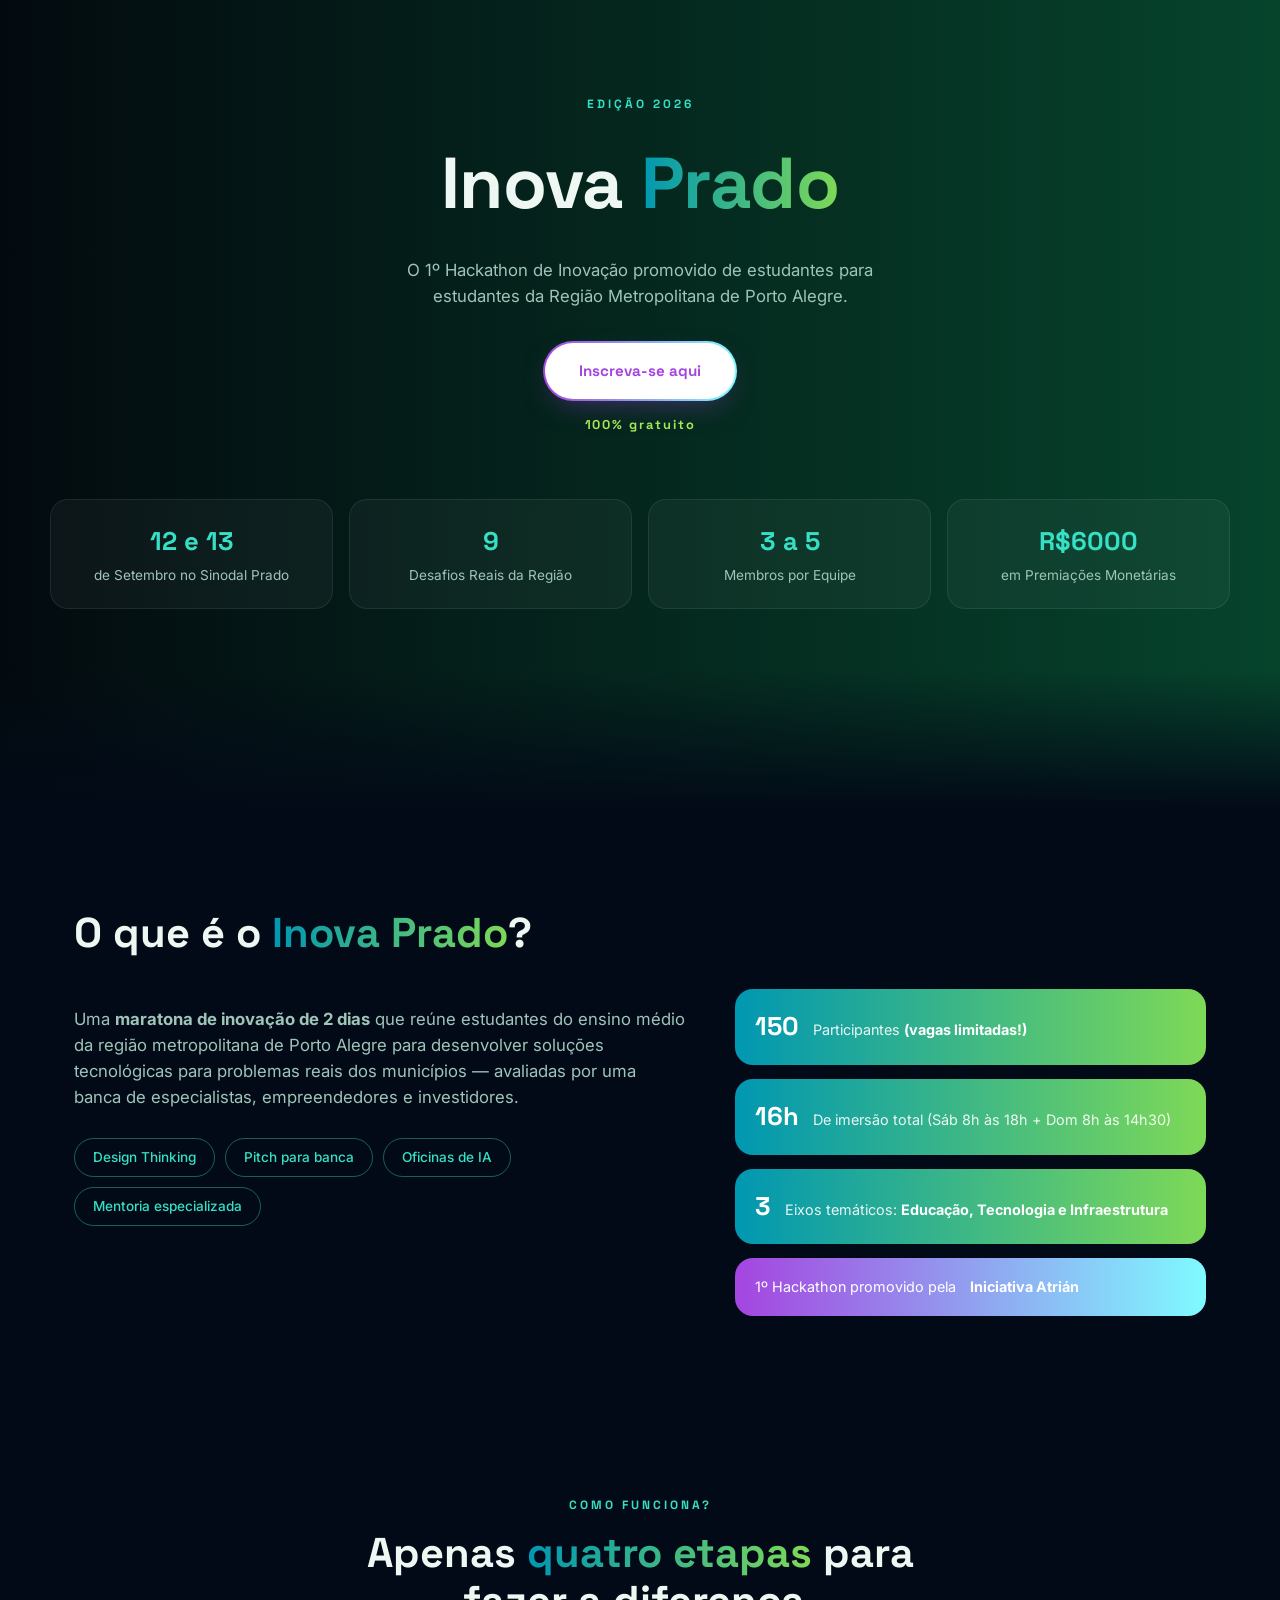
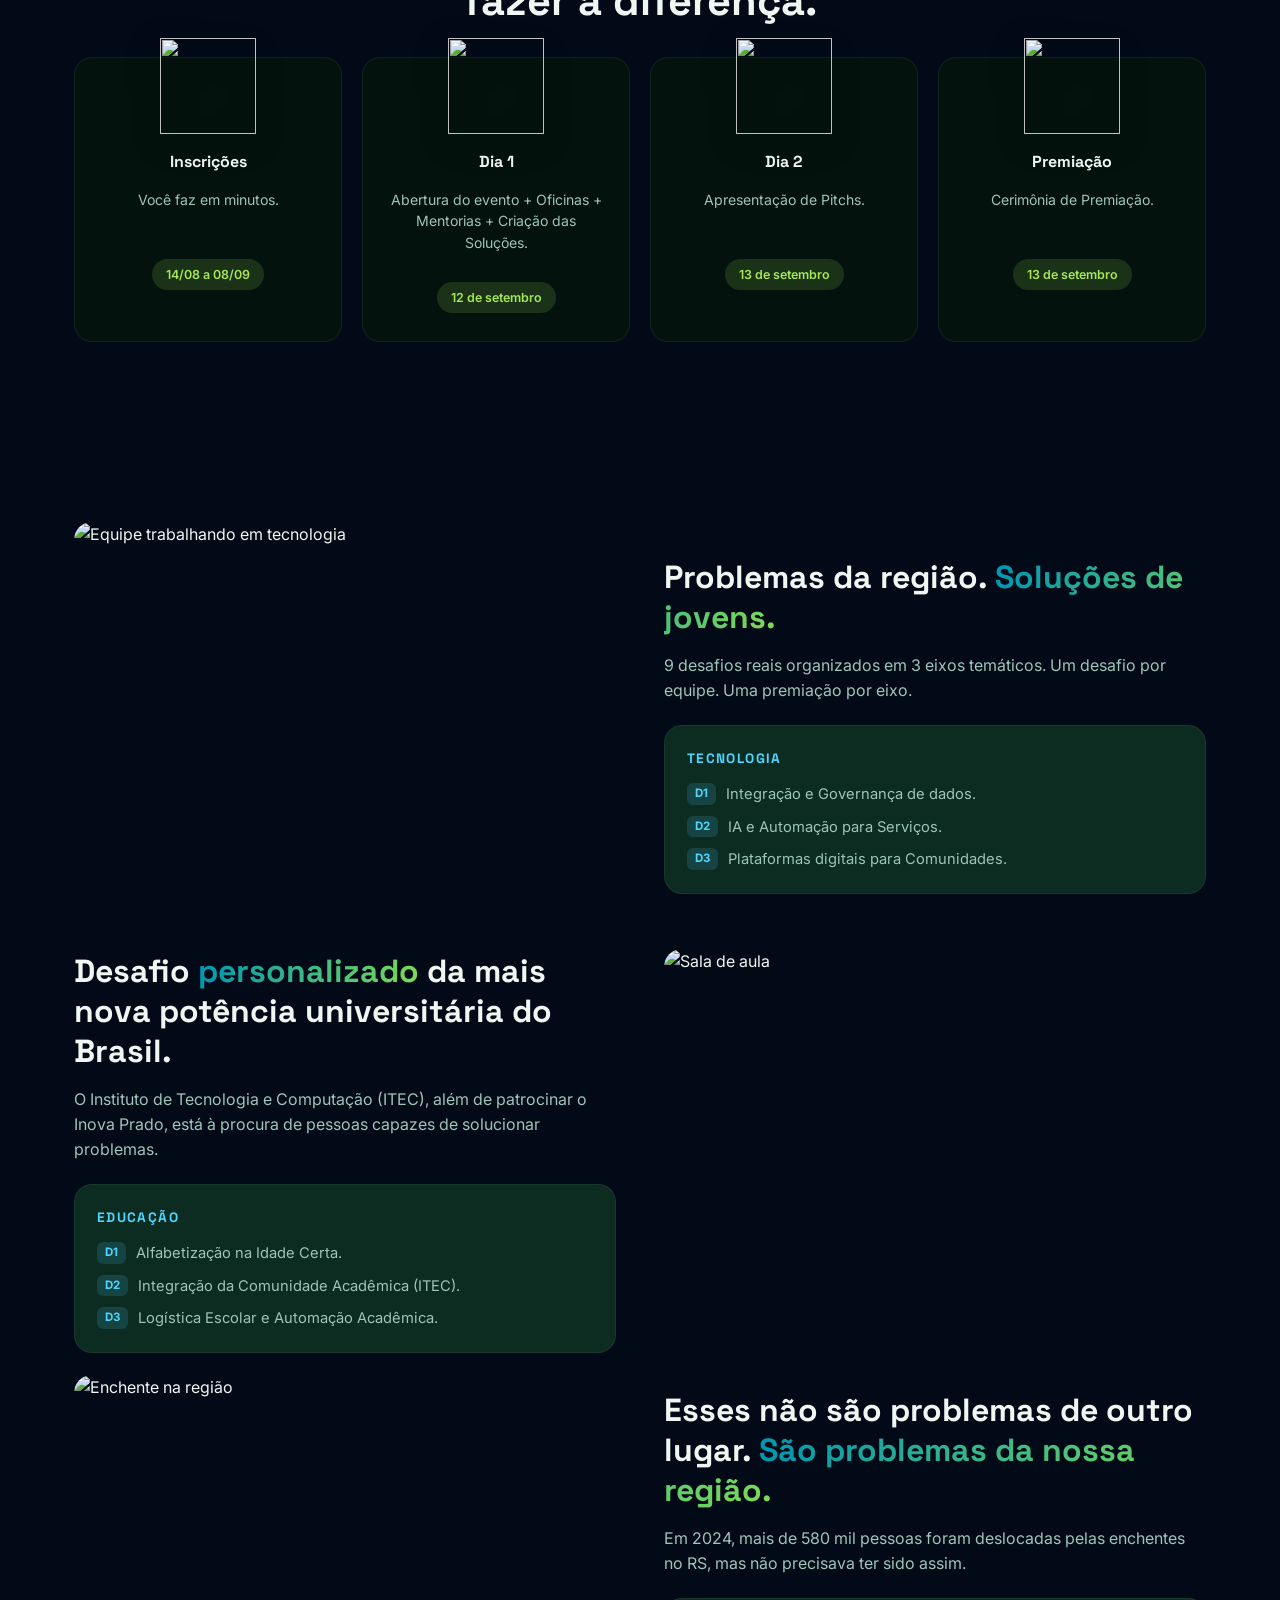
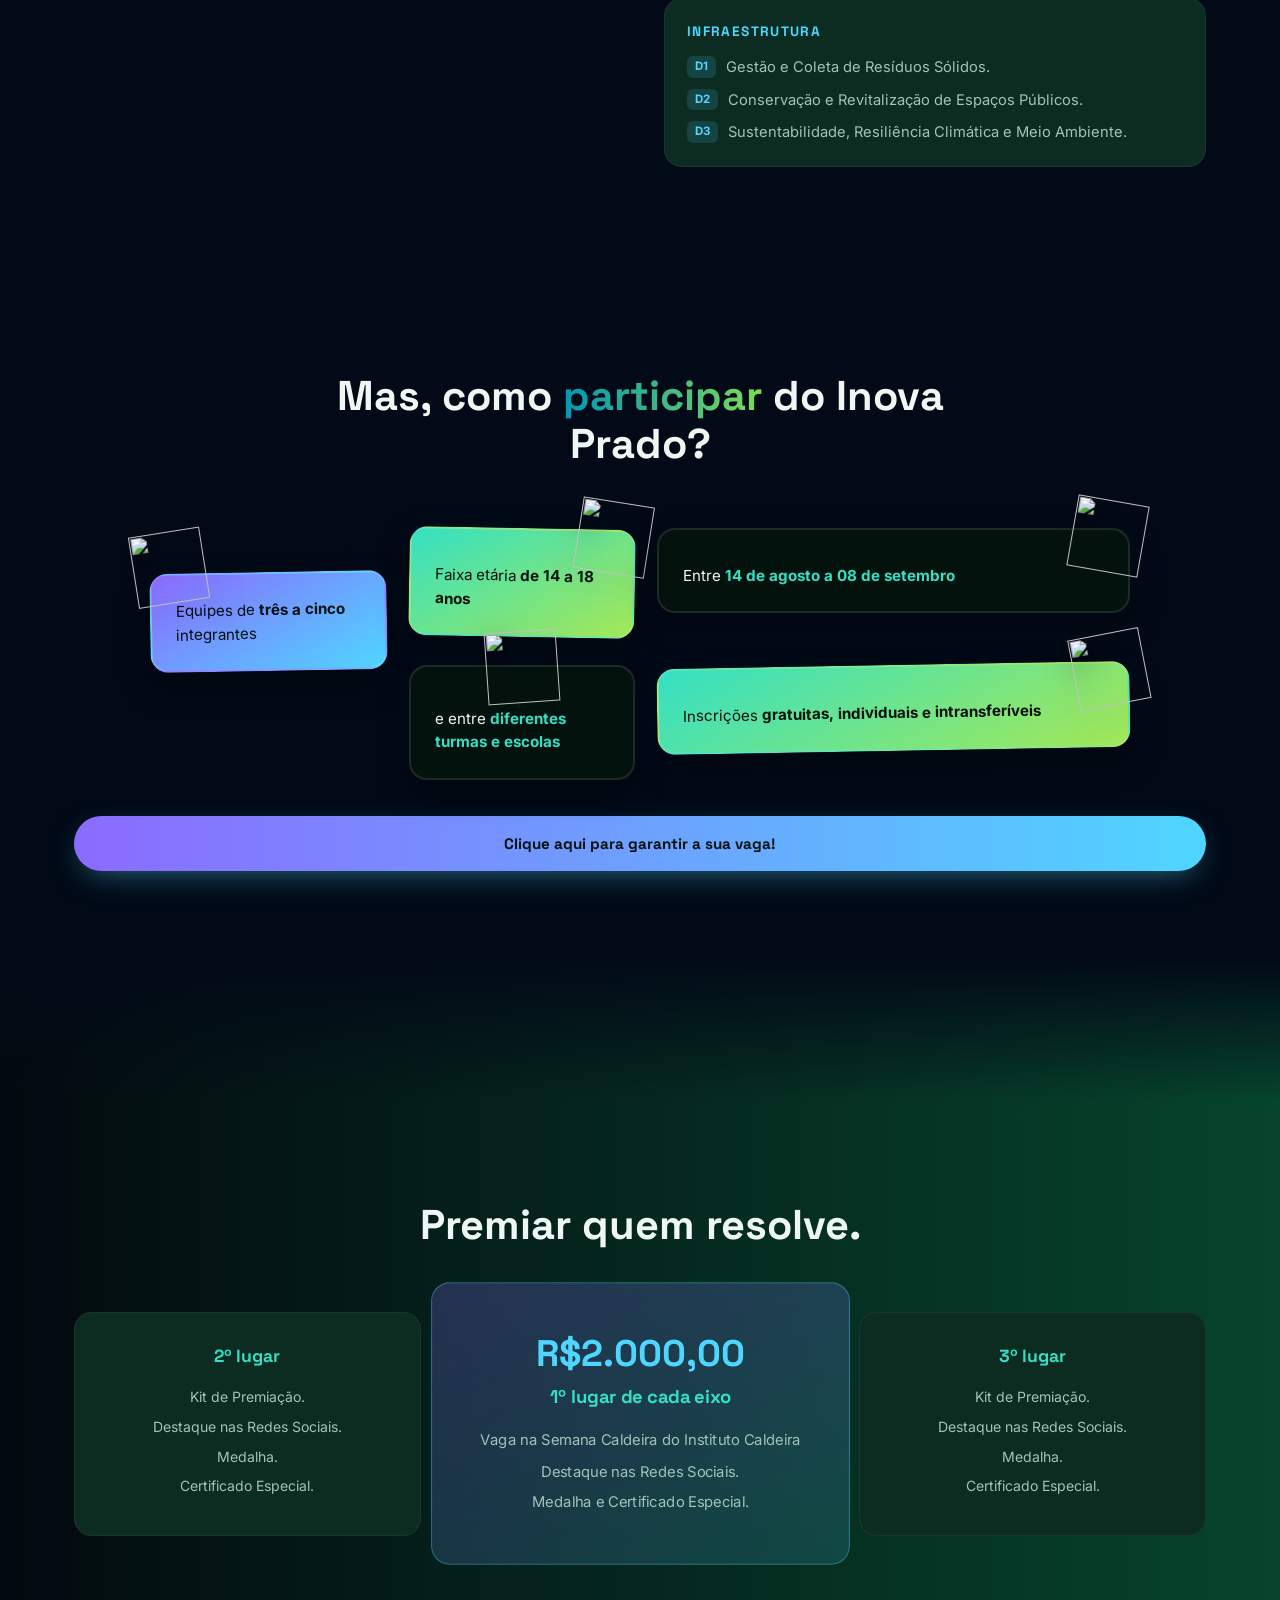
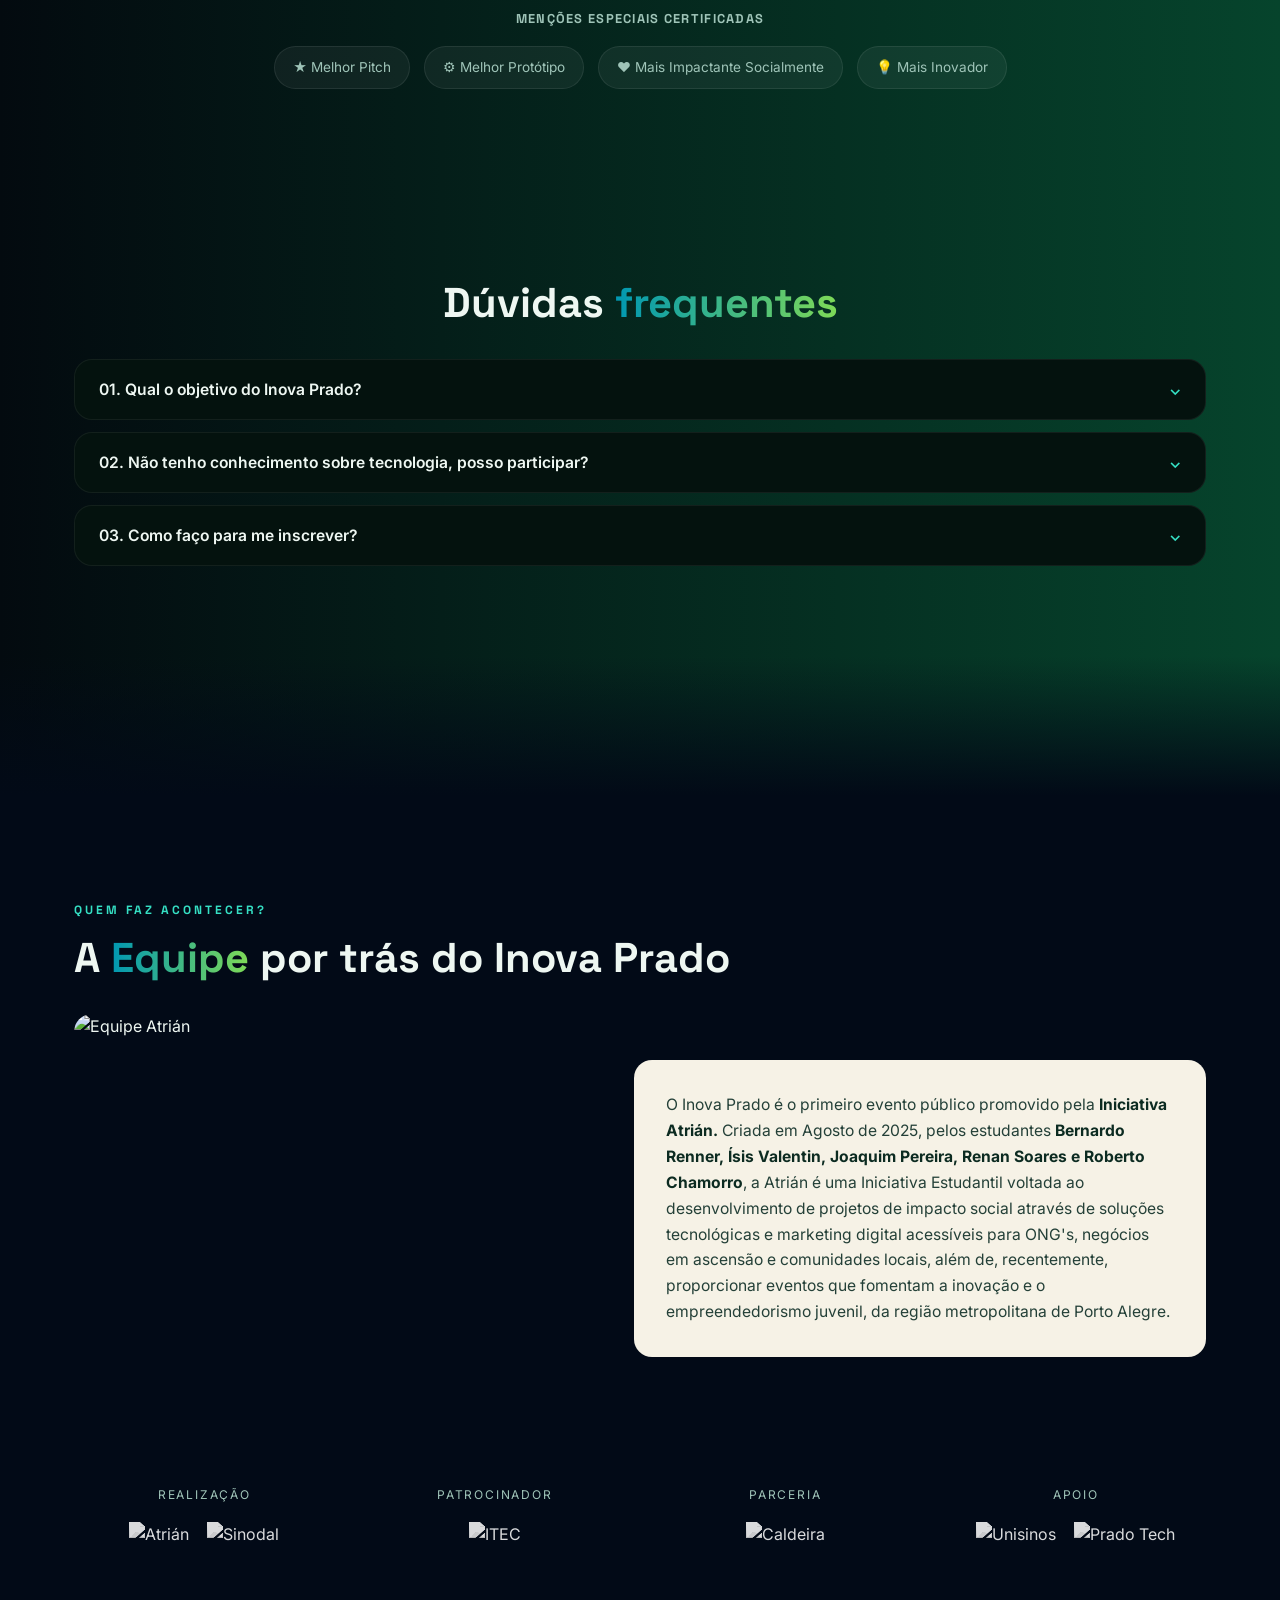
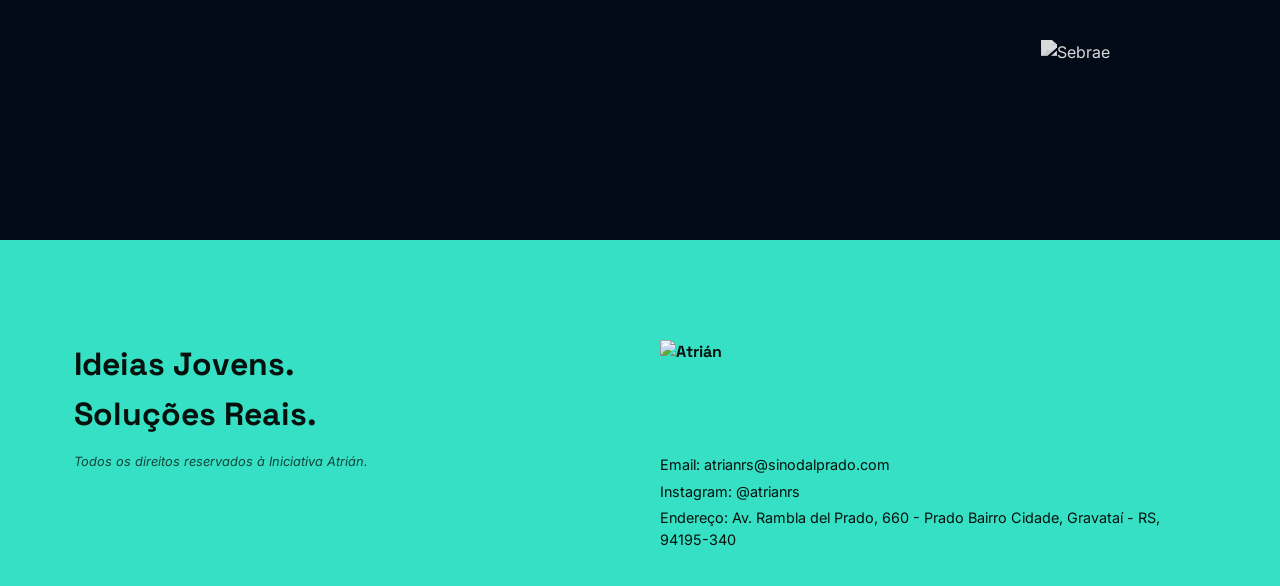
==== index.html @ 9f6ee79f "Rename landing.html to index.html" ====
<!DOCTYPE html>
<html lang="pt-BR">
<head>
<meta charset="UTF-8">
<meta name="viewport" content="width=device-width, initial-scale=1.0">
<title>Inova Prado 2026 — Hackathon de Inovação</title>
<link rel="preconnect" href="https://fonts.googleapis.com">
<link href="https://fonts.googleapis.com/css2?family=Space+Grotesk:wght@500;700&family=Inter:wght@400;500;600;700&display=swap" rel="stylesheet">
<link rel="stylesheet" href="style.css">
</head>
<body>

<!-- ===================== HEADER ===================== -->
<header class="header header--flutuante">
    <div class="header-inner">
        <a href="#principal" class="logo">
            <img src="img/atrian.png" alt="Logo Inova Prado">
        </a>
        <a href="#principal" class="header-title">Inova Prado</a>
        <div class="header-direita">
            <nav class="menu" id="menu">
                <a href="desafios.html">Desafios</a>
                <a href="regulamento.html">Regulamento</a>
                <a href="inscricao.html">Inscrições</a>
            </nav>
            <button class="menu-toggle" id="menuToggle" aria-label="Abrir menu">
                <span></span><span></span><span></span>
            </button>
        </div>
    </div>
</header>

<main id="principal">

    <!-- ===================== HERO ===================== -->
    <section class="hero">
        <div class="hero-topo">
            <div class="hero-decor" aria-hidden="true">
                <img src="img/hero-network.png" alt="" class="hero-decor-img">
            </div>

            <div class="hero-content">
                <span class="eyebrow">Edição 2026</span>
                <h1 class="hero-title">Inova <span>Prado</span></h1>
                <p class="hero-desc">O 1º Hackathon de Inovação promovido de estudantes para estudantes da Região Metropolitana de Porto Alegre.</p>

                <a href="#inscricoes" class="btn-cta btn-cta--hero">Inscreva-se aqui</a>
                <div class="gratuito">100% gratuito</div>
            </div>
        </div>

        <div class="infos">
            <div class="info-item">
                <div class="info-value">12 e 13</div>
                <div class="info-label">de Setembro no Sinodal Prado</div>
            </div>
            <div class="info-item">
                <div class="info-value">9</div>
                <div class="info-label">Desafios Reais da Região</div>
            </div>
            <div class="info-item">
                <div class="info-value">3 a 5</div>
                <div class="info-label">Membros por Equipe</div>
            </div>
            <div class="info-item">
                <div class="info-value">R$6000</div>
                <div class="info-label">em Premiações Monetárias</div>
            </div>
        </div>
    </section>

    <div class="secao-transicao secao-transicao--grad-para-solido" aria-hidden="true"></div>

    <!-- ===================== SOBRE ===================== -->
    <section class="sobre" id="sobre">
        <div class="sobre-overlay" aria-hidden="true"></div>
        <div class="container">
            <h2 class="titulo-secao">O que é o <span>Inova Prado</span>?</h2>

            <div class="sobre-grid">
                <div class="sobre-texto">
                    <p>Uma <strong>maratona de inovação de 2 dias</strong> que reúne estudantes do ensino médio da região metropolitana de Porto Alegre para desenvolver soluções tecnológicas para problemas reais dos municípios — avaliadas por uma banca de especialistas, empreendedores e investidores.</p>

                    <div class="tags">
                        <span class="tag">Design Thinking</span>
                        <span class="tag">Pitch para banca</span>
                        <span class="tag">Oficinas de IA</span>
                        <span class="tag">Mentoria especializada</span>
                    </div>
                </div>

                <div class="sobre-lateral">

                    <div class="stat-card">
                        <div class="stat-number">150</div>
                        <div class="stat-label">Participantes <strong>(vagas limitadas!)</strong></div>
                    </div>
                    <div class="stat-card">
                        <div class="stat-number">16h</div>
                        <div class="stat-label">De imersão total (Sáb 8h às 18h + Dom 8h às 14h30)</div>
                    </div>
                    <div class="stat-card">
                        <div class="stat-number">3</div>
                        <div class="stat-label">Eixos temáticos: <strong>Educação, Tecnologia e Infraestrutura</strong></div>
                    </div>
                    <div class="stat-card stat-card--accent">
                        1º Hackathon promovido pela <strong>Iniciativa Atrián</strong>
                    </div>
                </div>
            </div>
        </div>
    </section>

    <!-- ===================== COMO FUNCIONA ===================== -->
    <section class="como-funciona">
        <div class="container">
            <span class="eyebrow eyebrow--center">Como funciona?</span>
            <h2 class="titulo-secao titulo-secao--center">Apenas <span>quatro etapas</span> para fazer a diferença.</h2>

            <div class="etapas">
                <div class="etapa">
                    <div class="etapa-icone"><img src="img/icon-inscricao.png" alt=""></div>
                    <div class="etapa-nome">Inscrições</div>
                    <p class="etapa-desc">Você faz em minutos.</p>
                    <div class="etapa-data">14/08 a 08/09</div>
                </div>
                <div class="etapa">
                    <div class="etapa-icone"><img src="img/icon-abertura.png" alt=""></div>
                    <div class="etapa-nome">Dia 1</div>
                    <p class="etapa-desc">Abertura do evento + Oficinas + Mentorias + Criação das Soluções.</p>
                    <div class="etapa-data">12 de setembro</div>
                </div>
                <div class="etapa">
                    <div class="etapa-icone"><img src="img/icon-pitch.png" alt=""></div>
                    <div class="etapa-nome">Dia 2</div>
                    <p class="etapa-desc">Apresentação de Pitchs.</p>
                    <div class="etapa-data">13 de setembro</div>
                </div>
                <div class="etapa">
                    <div class="etapa-icone"><img src="img/icon-premiacao.png" alt=""></div>
                    <div class="etapa-nome">Premiação</div>
                    <p class="etapa-desc">Cerimônia de Premiação.</p>
                    <div class="etapa-data">13 de setembro</div>
                </div>
            </div>
        </div>
    </section>

    <!-- ===================== DESAFIOS ===================== -->
    <section class="desafios" id="desafios">
        <div class="container">

            <div class="desafio-bloco">
                <img src="img/desafio-tecnologia.png" alt="Equipe trabalhando em tecnologia" class="desafio-img">
                <div class="desafio-conteudo">
                    <h3 class="desafio-titulo">Problemas da região. <span>Soluções de jovens.</span></h3>
                    <p>9 desafios reais organizados em 3 eixos temáticos. Um desafio por equipe. Uma premiação por eixo.</p>
                    <div class="desafio-card">
                        <div class="desafio-card-titulo">Tecnologia</div>
                        <ul>
                            <li><span>D1</span> Integração e Governança de dados.</li>
                            <li><span>D2</span> IA e Automação para Serviços.</li>
                            <li><span>D3</span> Plataformas digitais para Comunidades.</li>
                        </ul>
                    </div>
                </div>
            </div>

            <div class="desafio-bloco desafio-bloco--reverso">
                <img src="img/desafio-educacao.png" alt="Sala de aula" class="desafio-img">
                <div class="desafio-conteudo">
                    <h3 class="desafio-titulo">Desafio <span>personalizado</span> da mais nova potência universitária do Brasil.</h3>
                    <p>O Instituto de Tecnologia e Computação (ITEC), além de patrocinar o Inova Prado, está à procura de pessoas capazes de solucionar problemas.</p>
                    <div class="desafio-card">
                        <div class="desafio-card-titulo">Educação</div>
                        <ul>
                            <li><span>D1</span> Alfabetização na Idade Certa.</li>
                            <li><span>D2</span> Integração da Comunidade Acadêmica (ITEC).</li>
                            <li><span>D3</span> Logística Escolar e Automação Acadêmica.</li>
                        </ul>
                    </div>
                </div>
            </div>

            <div class="desafio-bloco">
                <img src="img/desafio-infraestrutura.png" alt="Enchente na região" class="desafio-img">
                <div class="desafio-conteudo">
                    <h3 class="desafio-titulo">Esses não são problemas de outro lugar. <span>São problemas da nossa região.</span></h3>
                    <p>Em 2024, mais de 580 mil pessoas foram deslocadas pelas enchentes no RS, mas não precisava ter sido assim.</p>
                    <div class="desafio-card">
                        <div class="desafio-card-titulo">Infraestrutura</div>
                        <ul>
                            <li><span>D1</span> Gestão e Coleta de Resíduos Sólidos.</li>
                            <li><span>D2</span> Conservação e Revitalização de Espaços Públicos.</li>
                            <li><span>D3</span> Sustentabilidade, Resiliência Climática e Meio Ambiente.</li>
                        </ul>
                    </div>
                </div>
            </div>

        </div>
    </section>

    <!-- ===================== PARTICIPAR ===================== -->
    <section class="participar" id="inscricoes">
        <div class="container">
            <h2 class="titulo-secao titulo-secao--center">Mas, como <span>participar</span> do Inova Prado?</h2>

            <div class="participar-grid">
                <div class="participar-item participar-item--destaque participar-item--a">
                    <div class="participar-icone participar-icone--a"><img src="img/icon-foguete.png" alt=""></div>
                    <div>Equipes de <strong>três a cinco</strong> integrantes</div>
                </div>
                <div class="participar-item participar-item--b">
                    <div class="participar-icone participar-icone--b"><img src="img/icon-idade.png" alt=""></div>
                    <div>Faixa etária <strong>de 14 a 18 anos</strong></div>
                </div>
                <div class="participar-item participar-item--c">
                    <div class="participar-icone participar-icone--c"><img src="img/icon-datas.png" alt=""></div>
                    <div>Entre <strong>14 de agosto a 08 de setembro</strong></div>
                </div>
                <div class="participar-item participar-item--d">
                    <div class="participar-icone participar-icone--d"><img src="img/icon-escolas.png" alt=""></div>
                    <div>e entre <strong>diferentes turmas e escolas</strong></div>
                </div>
                <div class="participar-item participar-item--e">
                    <div class="participar-icone participar-icone--e"><img src="img/icon-gratis.png" alt=""></div>
                    <div>Inscrições <strong>gratuitas, individuais e intransferíveis</strong></div>
                </div>
            </div>

            <a href="inscricao.html" class="btn-cta btn-cta--full">Clique aqui para garantir a sua vaga!</a>
        </div>
    </section>

    <div class="secao-transicao secao-transicao--solido-para-grad" aria-hidden="true"></div>

    <!-- ===================== PREMIAÇÃO ===================== -->
    <section class="premiacao">
        <div class="container">
            <h2 class="titulo-secao titulo-secao--center">Premiar quem resolve.</h2>

            <div class="premios">
                <div class="premio-card">
                    <div class="premio-lugar">2º lugar</div>
                    <ul>
                        <li>Kit de Premiação.</li>
                        <li>Destaque nas Redes Sociais.</li>
                        <li>Medalha.</li>
                        <li>Certificado Especial.</li>
                    </ul>
                </div>
                <div class="premio-card premio-card--destaque">
                    <div class="premio-valor">R$2.000,00</div>
                    <div class="premio-lugar">1º lugar de cada eixo</div>
                    <ul>
                        <li>Vaga na Semana Caldeira do Instituto Caldeira</li>
                        <li>Destaque nas Redes Sociais.</li>
                        <li>Medalha e Certificado Especial.</li>
                    </ul>
                </div>
                <div class="premio-card">
                    <div class="premio-lugar">3º lugar</div>
                    <ul>
                        <li>Kit de Premiação.</li>
                        <li>Destaque nas Redes Sociais.</li>
                        <li>Medalha.</li>
                        <li>Certificado Especial.</li>
                    </ul>
                </div>
            </div>

            <div class="mencoes">
                <p class="mencoes-titulo">Menções especiais certificadas</p>
                <div class="mencoes-lista">
                    <span>★ Melhor Pitch</span>
                    <span>⚙ Melhor Protótipo</span>
                    <span>♥ Mais Impactante Socialmente</span>
                    <span>💡 Mais Inovador</span>
                </div>
            </div>
        </div>
    </section>

    <!-- ===================== FAQ ===================== -->
    <section class="faq" id="regulamentacao">
        <div class="container">
            <h2 class="titulo-secao titulo-secao--center">Dúvidas <span>frequentes</span></h2>

            <div class="faq-lista" id="faqLista">
                <div class="faq-item">
                    <button class="faq-pergunta">
                        <span>01. Qual o objetivo do Inova Prado?</span>
                        <span class="faq-seta">⌄</span>
                    </button>
                    <div class="faq-resposta">
                        <p>O Inova Prado é uma jornada socioeducacional gratuita e sem fins lucrativos que tem o objetivo de despertar o interesse de jovens pelo mundo da inovação por meio de um hackathon, com desafios relacionados a três eixos: Tecnologia, Educação e Infraestrutura. Ao longo da jornada, os participantes desenvolvem competências como trabalho em equipe, disciplina e autonomia, fortalecendo seu protagonismo dentro e fora da sala de aula.</p>
                    </div>
                </div>
                <div class="faq-item">
                    <button class="faq-pergunta">
                        <span>02. Não tenho conhecimento sobre tecnologia, posso participar?</span>
                        <span class="faq-seta">⌄</span>
                    </button>
                    <div class="faq-resposta">
                        <p>Sim! O Inova Prado é aberto a todos os estudantes de 14 a 18 anos, independente do nível de conhecimento técnico. Durante o evento oferecemos oficinas e mentorias para apoiar o desenvolvimento das soluções.</p>
                    </div>
                </div>
                <div class="faq-item">
                    <button class="faq-pergunta">
                        <span>03. Como faço para me inscrever?</span>
                        <span class="faq-seta">⌄</span>
                    </button>
                    <div class="faq-resposta">
                        <p>As inscrições são gratuitas, individuais e intransferíveis. Basta clicar no botão "Inscreva-se aqui" e preencher o formulário dentro do período de inscrições.</p>
                    </div>
                </div>
            </div>
        </div>
    </section>

    <div class="secao-transicao secao-transicao--grad-para-solido" aria-hidden="true"></div>

    <!-- ===================== EQUIPE ===================== -->
    <section class="equipe">
        <div class="container">
            <span class="eyebrow">Quem faz acontecer?</span>
            <h2 class="titulo-secao">A <span>Equipe</span> por trás do Inova Prado</h2>

            <div class="equipe-grid">
                <img src="img/equipe.png" alt="Equipe Atrián" class="equipe-img">
                <div class="equipe-texto">
                    <p>O Inova Prado é o primeiro evento público promovido pela <strong>Iniciativa Atrián.</strong> Criada em Agosto de 2025, pelos estudantes <strong>Bernardo Renner, Ísis Valentin, Joaquim Pereira, Renan Soares e Roberto Chamorro</strong>, a Atrián é uma Iniciativa Estudantil voltada ao desenvolvimento de projetos de impacto social através de soluções tecnológicas e marketing digital acessíveis para ONG's, negócios em ascensão e comunidades locais, além de, recentemente, proporcionar eventos que fomentam a inovação e o empreendedorismo juvenil, da região metropolitana de Porto Alegre.</p>
                </div>
            </div>

            <div class="apoiadores">
                <div class="apoiadores-grupo">
                    <p class="apoiadores-titulo">Realização</p>
                    <div class="apoiadores-logos">
                        <img src="img/atrian.png" alt="Atrián">
                        <img src="img/sinodal.png" alt="Sinodal">
                    </div>
                </div>
                <div class="apoiadores-grupo">
                    <p class="apoiadores-titulo">Patrocinador</p>
                    <div class="apoiadores-logos">
                        <img src="img/itec.png" alt="ITEC">
                    </div>
                </div>
                <div class="apoiadores-grupo">
                    <p class="apoiadores-titulo">Parceria</p>
                    <div class="apoiadores-logos">
                        <img src="img/caldeira.png" alt="Caldeira">
                    </div>
                </div>
                <div class="apoiadores-grupo">
                    <p class="apoiadores-titulo">Apoio</p>
                    <div class="apoiadores-logos">
                        <img src="img/unisinos.png" alt="Unisinos">
                        <img src="img/pradotech.png" alt="Prado Tech">
                        <img src="img/sebrae.png" alt="Sebrae">
                    </div>
                </div>
            </div>
        </div>
    </section>

    <!-- ===================== CONTAGEM REGRESSIVA (widget flutuante) ===================== -->
    <section class="contagem contagem--flutuante" id="contagem" aria-label="Contagem regressiva para o evento">
        <div class="container contagem-inner">
            <div class="contagem-pin" aria-hidden="true">
                <img src="img/icon-pin.png" alt="">
            </div>

            <div class="contagem-timer" id="countdown">
                <div class="contagem-bloco"><span id="cd-dias">00</span><label>Dias</label></div>
                <div class="contagem-bloco"><span id="cd-horas">00</span><label>Horas</label></div>
                <div class="contagem-bloco"><span id="cd-minutos">00</span><label>Minutos</label></div>
                <div class="contagem-bloco"><span id="cd-segundos">00</span><label>Segundos</label></div>
            </div>

            <div class="contagem-cta">
                <p>Venha inovar a região de forma <strong>100% gratuita.</strong></p>
                <a href="#inscricoes" class="btn-cta btn-cta--outline">Inscreva-se aqui</a>
            </div>

            <a href="#inscricoes" class="contagem-cta-mini btn-cta btn-cta--outline">Inscreva-se</a>

            <div class="contagem-acoes">
                <button type="button" class="contagem-btn contagem-minimizar" id="contagemMinimizar" aria-label="Minimizar contagem" aria-expanded="true">−</button>
                <button type="button" class="contagem-btn contagem-fechar" id="contagemFechar" aria-label="Fechar contagem">×</button>
            </div>
        </div>
    </section>

</main>

<!-- ===================== FOOTER ===================== -->
<footer class="footer">
    <div class="container footer-inner">
        <div class="footer-slogan">
            <h2>Ideias Jovens.<br>Soluções Reais.</h2>
            <p class="footer-direitos">Todos os direitos reservados à Iniciativa Atrián.</p>
        </div>
        <div class="footer-contato">
            <div class="footer-logo">
                <img src="img/atrian.png" alt="Atrián">
            </div>
            <p>Email: atrianrs@sinodalprado.com</p>
            <p>Instagram: @atrianrs</p>
            <p>Endereço: Av. Rambla del Prado, 660 - Prado Bairro Cidade, Gravataí - RS, 94195-340</p>
        </div>
    </div>
</footer>

<script src="script.js"></script>
</body>
</html>
---- style.css ----
/* =========================================================
   Inova Prado 2026 — folha de estilos
   ========================================================= */

:root {
    /* paleta */
    --bg-darker: #04120e;
    --bg-solido: #020a17;
    --bg-dark: #0a1f18;
    --bg-dark-2: #0c2b21;
    --teal: #35e0c4;
    --cyan: #4fd6ff;
    --purple: #8b6bff;
    --lime: #a4e857;
    --cream: #f6f2e6;
    --text: #eef7f2;
    --text-dim: #9fc4b8;
    --text-darker: #244038;

    /* gradiante principal (hero, faq, premiação) */
    --grad-hero-a: #030a0f;
    --grad-hero-b: #06442c;
    --grad-hero: linear-gradient(90deg, var(--grad-hero-a) 0%, var(--grad-hero-b) 100%);
    --grad-hero-media: #04271e; /* cor intermediária usada nas transições */

    /* gradiante de destaque (títulos / spans) */
    --grad-destaque-a: #0097b2;
    --grad-destaque-b: #7ed957;
    --grad-destaque: linear-gradient(90deg, var(--grad-destaque-a) 0%, var(--grad-destaque-b) 100%);

    /* tipografia */
    --font-display: 'Space Grotesk', sans-serif;
    --font-body: 'Inter', sans-serif;

    /* layout */
    --max-width: 1180px;
    --radius: 18px;
}

* { box-sizing: border-box; }

html { scroll-behavior: smooth; }

body {
    margin: 0;
    background: var(--bg-solido);
    color: var(--text);
    font-family: var(--font-body);
    line-height: 1.55;
    -webkit-font-smoothing: antialiased;
}

img { max-width: 100%; display: block; }

.container {
    max-width: var(--max-width);
    margin: 0 auto;
    padding: 0 24px;
}

a { color: inherit; text-decoration: none; }

ul { margin: 0; padding: 0; list-style: none; }

/* ---------- tipografia comum ---------- */

.eyebrow {
    display: inline-block;
    font-family: var(--font-display);
    font-weight: 700;
    letter-spacing: 0.25em;
    text-transform: uppercase;
    font-size: 0.75rem;
    color: var(--teal);
    margin-bottom: 14px;
}
.eyebrow--center { display: block; text-align: center; }

.titulo-secao {
    font-family: var(--font-display);
    font-weight: 700;
    font-size: clamp(1.8rem, 4vw, 2.6rem);
    line-height: 1.15;
    margin: 0 0 32px;
    color: var(--text);
}
.titulo-secao span {
    background: var(--grad-destaque);
    -webkit-background-clip: text;
    background-clip: text;
    color: transparent;
}
.titulo-secao--center { text-align: center; max-width: 640px; margin-left: auto; margin-right: auto; }

/* ---------- botão CTA ---------- */

.btn-cta {
    display: inline-block;
    background: linear-gradient(90deg, var(--purple), var(--cyan));
    color: #06110d;
    font-family: var(--font-display);
    font-weight: 700;
    font-size: 0.95rem;
    padding: 16px 34px;
    border-radius: 999px;
    border: none;
    cursor: pointer;
    text-align: center;
    box-shadow: 0 10px 30px -10px rgba(79, 214, 255, 0.5);
    transition: transform 0.2s ease, box-shadow 0.2s ease;
}
.btn-cta:hover { transform: translateY(-2px); box-shadow: 0 14px 34px -8px rgba(79, 214, 255, 0.65); }
.btn-cta--full { display: block; width: 100%; margin-top: 36px; }
.btn-cta--outline {
    background: var(--cream);
    color: var(--bg-darker);
    box-shadow: none;
}
.btn-cta--hero {
    background:
        linear-gradient(#fff, #fff) padding-box,
        linear-gradient(90deg, #a445e0 0%, #7ffaff 100%) border-box;
    border: 2px solid transparent;
    color: #a445e0;
    box-shadow: 0 10px 30px -12px rgba(164, 69, 224, 0.5);
}
.btn-cta--hero:hover { color: #a445e0; }

/* ===================== HEADER ===================== */

.header {
    position: sticky;
    top: 0;
    z-index: 100;
    background: linear-gradient(90deg, #0097b2 0%, #7ed957 100%);
}
/* modificador usado apenas na home: fica escondido até rolar a hero */
.header--flutuante {
    position: fixed;
    left: 0;
    right: 0;
    transform: translateY(-110%);
    opacity: 0;
    transition: transform 0.4s ease, opacity 0.4s ease;
}
.header--flutuante.visivel {
    transform: translateY(0);
    opacity: 1;
}
.header-inner {
    max-width: var(--max-width);
    margin: 0 auto;
    padding: 20px 24px;
    display: grid;
    grid-template-columns: 1fr auto 1fr;
    align-items: center;
    gap: 16px;
}
.logo { display: flex; align-items: center; justify-self: start; }
.logo img { height: 50px; width: auto; object-fit: contain; }

.header-title {
    justify-self: center;
    font-family: var(--font-display);
    font-weight: 700;
    letter-spacing: 0.06em;
    text-transform: uppercase;
    font-size: 1.05rem;
    color: #fff;
    white-space: nowrap;
    margin-left: -20px
}

.header-direita { justify-self: end; display: flex; align-items: center; gap: 20px; }

.menu { display: flex; gap: 32px; font-weight: 500; font-size: 0.95rem; }
.menu a {
    position: relative;
    color: #fff;
    padding-bottom: 3px;
    transition: color 0.2s ease;
}
.menu a::after {
    content: '';
    position: absolute;
    left: 0;
    bottom: 0;
    width: 0;
    height: 2px;
    background: #fff;
    transition: width 0.25s ease;
}
.menu a:hover { color: #f2fffb; }
.menu a:hover::after { width: 100%; }

.menu-toggle {
    display: none;
    flex-direction: column;
    gap: 5px;
    background: none;
    border: none;
    cursor: pointer;
}
.menu-toggle span { width: 24px; height: 2px; background: #fff; }

/* ===================== HERO ===================== */

.hero {
    position: relative;
    overflow: hidden;
    padding: 90px 24px 60px;
    text-align: center;
    background: var(--grad-hero);
}

.hero-topo {
    position: relative;
}

.hero-decor {
    position: absolute;
    top: 50%;
    left: 50%;
    width: min(1500px, 220vw);
    aspect-ratio: 1 / 1;
    transform: translate(-50%, -50%);
    opacity: 0.35;
    pointer-events: none;
    z-index: 0;
    display: flex;
    align-items: center;
    justify-content: center;
}
.hero-decor-img {
    width: 100%;
    height: 100%;
    object-fit: contain;
    animation: girar 110s linear infinite;
    transform-origin: center center;
    will-change: transform;
}

@keyframes girar {
    from { transform: rotate(0deg); }
    to { transform: rotate(360deg); }
}

@media (prefers-reduced-motion: reduce) {
    .hero-decor-img { animation: none; }
}

.hero-content { position: relative; z-index: 1; max-width: 680px; margin: 0 auto; }

.hero-title {
    font-family: var(--font-display);
    font-weight: 700;
    font-size: clamp(2.6rem, 8vw, 4.5rem);
    letter-spacing: -0.01em;
    margin: 0 0 18px;
}
.hero-title span {
    background: var(--grad-destaque);
    -webkit-background-clip: text;
    background-clip: text;
    color: transparent;
}

.hero-desc {
    color: var(--text-dim);
    font-size: 1.05rem;
    max-width: 520px;
    margin: 0 auto 32px;
}

.gratuito {
    margin-top: 14px;
    font-family: var(--font-display);
    font-weight: 700;
    letter-spacing: 0.15em;
    font-size: 0.8rem;
    color: var(--lime);
}

.infos {
    position: relative;
    z-index: 1;
    max-width: var(--max-width);
    margin: 64px auto 0;
    display: grid;
    grid-template-columns: repeat(4, 1fr);
    gap: 16px;
}
.info-item {
    background: rgba(255,255,255,0.04);
    border: 1px solid rgba(255,255,255,0.08);
    border-radius: var(--radius);
    padding: 22px 16px;
}
.info-value {
    font-family: var(--font-display);
    font-weight: 700;
    font-size: 1.6rem;
    color: var(--teal);
}
.info-label { color: var(--text-dim); font-size: 0.85rem; margin-top: 4px; }

/* ===================== SOBRE ===================== */

.sobre {
    position: relative;
    padding: 100px 0;
    background: var(--bg-solido);
    overflow: hidden;
}
.sobre::before {
    content: '';
    position: absolute;
    inset: 0;
    background: url('img/sobre-bg.jpg') center / cover no-repeat;
    z-index: 0;
}
.sobre-overlay {
    position: absolute;
    inset: 0;
    background: linear-gradient(180deg, rgba(2,10,23,0.93) 0%, rgba(2,10,23,0.88) 40%, var(--bg-solido) 100%);
    z-index: 1;
}
.sobre .container { position: relative; z-index: 2; }

.sobre-grid {
    display: grid;
    grid-template-columns: 1.3fr 1fr;
    gap: 48px;
    align-items: start;
}

.sobre-texto p { color: var(--text-dim); font-size: 1.05rem; }

.tags { display: flex; flex-wrap: wrap; gap: 10px; margin-top: 28px; }
.tag {
    border: 1px solid rgba(53, 224, 196, 0.4);
    color: var(--teal);
    border-radius: 999px;
    padding: 8px 18px;
    font-size: 0.85rem;
    font-weight: 500;
}

.sobre-lateral { display: grid; gap: 14px; }
.qrcode {
    width: 96px;
    height: 96px;
    background: var(--cream);
    border-radius: 12px;
    padding: 8px;
    margin-bottom: 6px;
}
.stat-card {
    background: linear-gradient(90deg, #0097b2 0%, #7ed957 100%);
    border: none;
    border-radius: var(--radius);
    padding: 18px 20px;
    display: flex;
    align-items: baseline;
    gap: 14px;
}
.stat-number { font-family: var(--font-display); font-weight: 700; font-size: 1.6rem; color: #fff; }
.stat-label { color: rgba(255,255,255,0.9); font-size: 0.9rem; }
.stat-label strong { color: #fff; }
.stat-card--accent {
    background: linear-gradient(90deg, #a445e0 0%, #7ffaff 100%);
    font-size: 0.9rem;
    color: #fff;
}
.stat-card--accent strong { color: #fff; }

/* ===================== COMO FUNCIONA ===================== */

.como-funciona { padding: 80px 0; background: var(--bg-solido); }

.etapas {
    display: grid;
    grid-template-columns: repeat(4, 1fr);
    gap: 20px;
    margin-top: 20px;
}
.etapa {
    background: var(--bg-darker);
    border: 1px solid rgba(255,255,255,0.06);
    border-radius: var(--radius);
    padding: 28px 20px;
    text-align: center;
    position: relative;
    overflow: visible;
    transition: transform 0.25s ease;
}
.etapa:hover {
    transform: translateY(-4px);
}
.etapa-icone {
    width: 96px;
    height: 96px;
    margin: -48px auto 16px;
    display: flex;
    align-items: center;
    justify-content: center;
    position: relative;
    z-index: 2;
}
.etapa-icone img {
    width: 100%;
    height: 100%;
    object-fit: contain;
    filter: drop-shadow(0 12px 18px rgba(0,0,0,0.45));
    transition: transform 0.25s ease;
}
.etapa:hover .etapa-icone img {
    transform: translateY(-3px) scale(1.04);
}
.etapa-nome { font-family: var(--font-display); font-weight: 700; margin-bottom: 6px; }
.etapa-desc { color: var(--text-dim); font-size: 0.88rem; min-height: 42px; }
.etapa-data {
    margin-top: 14px;
    display: inline-block;
    background: rgba(164, 232, 87, 0.15);
    color: var(--lime);
    font-size: 0.78rem;
    font-weight: 600;
    padding: 6px 14px;
    border-radius: 999px;
}
.etapa-data--pendente { background: rgba(255,255,255,0.08); color: var(--text-dim); }

/* ===================== DESAFIOS ===================== */

.desafios { padding: 100px 0; display: flex; flex-direction: column; gap: 90px; background: var(--bg-solido); }

.desafio-bloco {
    display: grid;
    grid-template-columns: 1fr 1fr;
    gap: 48px;
    align-items: center;
}
.desafio-bloco--reverso .desafio-img { order: 2; }
.desafio-bloco--reverso .desafio-conteudo { order: 1; }
.desafio-bloco--reverso {margin-top: 20px; margin-bottom: 20px}

.desafio-img {
    width: 100%;
    aspect-ratio: 4/3;
    object-fit: cover;
    border-radius: var(--radius);
}

.desafio-titulo {
    font-family: var(--font-display);
    font-weight: 700;
    font-size: clamp(1.5rem, 3vw, 2rem);
    line-height: 1.25;
    margin: 0 0 14px;
}
.desafio-titulo span {
    background: var(--grad-destaque);
    -webkit-background-clip: text;
    background-clip: text;
    color: transparent;
}
.desafio-conteudo > p { color: var(--text-dim); margin-bottom: 22px; }

.desafio-card {
    background: var(--bg-dark-2);
    border: 1px solid rgba(255,255,255,0.06);
    border-radius: var(--radius);
    padding: 22px;
}
.desafio-card-titulo {
    font-family: var(--font-display);
    font-weight: 700;
    color: var(--cyan);
    text-transform: uppercase;
    font-size: 0.85rem;
    letter-spacing: 0.1em;
    margin-bottom: 14px;
}
.desafio-card li { display: flex; gap: 10px; margin-bottom: 10px; color: var(--text-dim); font-size: 0.92rem; }
.desafio-card li:last-child { margin-bottom: 0; }
.desafio-card li span {
    flex: none;
    background: rgba(79, 214, 255, 0.15);
    color: var(--cyan);
    font-weight: 700;
    font-size: 0.72rem;
    padding: 2px 8px;
    border-radius: 6px;
    height: fit-content;
}

/* ===================== PARTICIPAR ===================== */

.participar { padding: 90px 0; background: var(--bg-solido); }

.participar-grid {
    display: grid;
    grid-template-columns: 1.05fr 1fr 1fr 1fr;
    grid-template-areas:
        "a b c c"
        "a d e e";
    gap: 28px 22px;
    width: min(100%, 980px);
    margin: 60px auto 0;
    align-items: start;
}
.participar-item {
    position: relative;
    overflow: visible;
    background: var(--bg-darker);
    border: 2px solid rgba(255,255,255,0.1);
    border-radius: var(--radius);
    padding: 24px;
    display: flex;
    align-items: center;
    gap: 14px;
    font-size: 0.95rem;
    box-shadow: 0 14px 30px rgba(0,0,0,0.35);
    transition: transform 0.25s ease;
}
.participar-item:hover { transform: translateY(-4px); }
.participar-item strong { color: var(--teal); }

.participar-item--a { grid-area: a; margin-top: 44px; }
.participar-item--b { grid-area: b; }
.participar-item--c { grid-area: c; }
.participar-item--d { grid-area: d; }
.participar-item--e { grid-area: e; }

.participar-item--destaque {
    background: linear-gradient(150deg, var(--purple), var(--cyan));
    color: #06110d;
    transform: rotate(-1deg);
}
.participar-item--destaque:hover { transform: rotate(-1deg) translateY(-4px); }
.participar-item--destaque strong { color: #06110d; }

.participar-item--b { background: linear-gradient(150deg, var(--teal), var(--lime)); color: #06110d; transform: rotate(1deg); }
.participar-item--b:hover { transform: rotate(1deg) translateY(-4px); }
.participar-item--b strong { color: #06110d; }

.participar-item--e { background: linear-gradient(150deg, var(--teal), var(--lime)); color: #06110d; transform: rotate(-1deg); }
.participar-item--e:hover { transform: rotate(-1deg) translateY(-4px); }
.participar-item--e strong { color: #06110d; }

/* ícones "vazando" para fora dos cards, tipo colagem 3D */
.participar-icone {
    position: absolute;
    width: 72px;
    height: 72px;
    flex-shrink: 0;
    z-index: 3;
}
.participar-icone img {
    width: 100%;
    height: 100%;
    object-fit: contain;
    filter: drop-shadow(0 10px 16px rgba(0,0,0,0.5));
}

.participar-icone--a { top: -44px; left: -18px; transform: rotate(-8deg); }
.participar-icone--b { top: -30px; right: -16px; transform: rotate(8deg); }
.participar-icone--c { top: -30px; right: -16px; transform: rotate(10deg); }
.participar-icone--d { top: -36px; left: 50%; transform: translateX(-50%) rotate(-4deg); }
.participar-icone--e { top: -30px; right: -18px; transform: rotate(-10deg); }

/* espaço reservado ao lado/abaixo do texto para não sobrepor o ícone */
.participar-item--b, .participar-item--c, .participar-item--e { padding-top: 34px; }
.participar-item--d { padding-top: 40px; }

/* ===================== PREMIAÇÃO ===================== */

.premiacao { padding: 100px 0; background: var(--grad-hero); }

.premios {
    display: grid;
    grid-template-columns: 1fr 1.15fr 1fr;
    gap: 20px;
    align-items: center;
    margin-top: 40px;
}
.premio-card {
    background: var(--bg-dark-2);
    border: 1px solid rgba(255,255,255,0.06);
    border-radius: var(--radius);
    padding: 30px 24px;
    text-align: center;
}
.premio-card ul { margin-top: 16px; }
.premio-card li { color: var(--text-dim); font-size: 0.88rem; margin-bottom: 8px; }
.premio-lugar { font-family: var(--font-display); font-weight: 700; font-size: 1.1rem; color: var(--teal); }
.premio-card--destaque {
    background: linear-gradient(160deg, rgba(139,107,255,0.25), rgba(79,214,255,0.15));
    border-color: rgba(79,214,255,0.35);
    padding: 40px 28px;
    transform: scale(1.05);
}
.premio-valor { font-family: var(--font-display); font-weight: 700; font-size: 2.2rem; color: var(--cyan); }

.mencoes { margin-top: 50px; text-align: center; }
.mencoes-titulo { font-family: var(--font-display); font-weight: 700; letter-spacing: 0.1em; text-transform: uppercase; font-size: 0.8rem; color: var(--text-dim); margin-bottom: 18px; }
.mencoes-lista { display: flex; flex-wrap: wrap; justify-content: center; gap: 14px; }
.mencoes-lista span {
    background: rgba(255,255,255,0.05);
    border: 1px solid rgba(255,255,255,0.08);
    padding: 10px 18px;
    border-radius: 999px;
    font-size: 0.85rem;
    color: var(--text-dim);
}

/* ===================== FAQ ===================== */

.faq { padding: 90px 0; background: var(--grad-hero); }

.faq-lista { display: flex; flex-direction: column; gap: 12px; margin-top: 30px; }
.faq-item {
    background: var(--bg-darker);
    border: 1px solid rgba(255,255,255,0.06);
    border-radius: var(--radius);
    overflow: hidden;
}
.faq-pergunta {
    width: 100%;
    background: none;
    border: none;
    color: var(--text);
    font-family: var(--font-body);
    font-weight: 600;
    font-size: 0.98rem;
    text-align: left;
    padding: 20px 24px;
    display: flex;
    justify-content: space-between;
    align-items: center;
    cursor: pointer;
}
.faq-seta { transition: transform 0.25s ease; color: var(--teal); }
.faq-item.aberto .faq-seta { transform: rotate(180deg); }

.faq-resposta {
    max-height: 0;
    overflow: hidden;
    transition: max-height 0.3s ease;
}
.faq-resposta p { color: var(--text-dim); padding: 0 24px 20px; margin: 0; font-size: 0.92rem; }

/* ===================== EQUIPE ===================== */

.equipe { padding: 100px 0; background: var(--bg-solido); }

.equipe-grid {
    display: grid;
    grid-template-columns: 1fr 1.1fr;
    gap: 40px;
    align-items: center;
}
.equipe-img { border-radius: var(--radius); width: 100%; aspect-ratio: 4/3; object-fit: cover; }
.equipe-texto {
    background: var(--cream);
    color: var(--text-darker);
    border-radius: var(--radius);
    padding: 32px;
}
.equipe-texto p { margin: 0; font-size: 0.98rem; line-height: 1.65; }
.equipe-texto strong { color: #0c2b21; }

.apoiadores {
    margin-top: 70px;
    display: grid;
    grid-template-columns: repeat(4, 1fr);
    gap: 30px;
    text-align: center;
}
.apoiadores-titulo { font-size: 0.75rem; letter-spacing: 0.15em; text-transform: uppercase; color: var(--text-dim); margin-bottom: 18px; }
.apoiadores-logos { display: flex; flex-wrap: wrap; justify-content: center; align-items: center; gap: 18px; }
.apoiadores-logos img {
    height: 100px;
    width: auto;
    max-width: 180px;
    object-fit: contain;
    filter: grayscale(1) brightness(1.6);
    opacity: 0.85;
}

/* ===================== CONTAGEM (widget flutuante) ===================== */

/* Por padrão fica fora da caixa do documento: é um widget fixo, não uma section em fluxo */
.contagem {
    position: fixed;
    left: 0;
    right: 0;
    bottom: 0;
    z-index: 90;
    padding: 14px 20px;
    pointer-events: none; /* enquanto escondido, não bloqueia cliques */
}

/* Some/aparece junto com o scroll da hero, no mesmo espírito do header--flutuante */
.contagem--flutuante {
    transform: translateY(120%);
    opacity: 0;
    transition: transform 0.4s ease, opacity 0.4s ease;
}
.contagem--flutuante.visivel {
    transform: translateY(0);
    opacity: 1;
    pointer-events: auto;
}

/* Fechado pelo usuário (botão ×): some por completo até recarregar a página */
.contagem--flutuante.fechado {
    transform: translateY(120%);
    opacity: 0;
    pointer-events: none;
}

.contagem-inner {
    max-width: var(--max-width);
    margin: 0 auto;
    background: linear-gradient(90deg, var(--purple), var(--cyan));
    border-radius: var(--radius);
    padding: 22px 30px 22px 84px;
    display: flex;
    align-items: center;
    gap: 28px;
    flex-wrap: wrap;
    color: #06110d;
    box-shadow: 0 20px 50px rgba(0,0,0,0.45);
    transition: padding 0.3s ease;
    position: relative;
    overflow: visible;
}
.contagem-pin {
    position: absolute;
    left: 18px;
    top: -22px;
    width: 68px;
    height: 68px;
    transform: rotate(-8deg);
    z-index: 5;
    pointer-events: none;
}
.contagem-pin img {
    width: 100%;
    height: 100%;
    object-fit: contain;
    filter: drop-shadow(0 10px 16px rgba(0,0,0,0.5));
}
.contagem-timer { display: flex; gap: 14px; transition: gap 0.3s ease; }
.contagem-bloco {
    background: var(--cream);
    border-radius: 10px;
    padding: 10px 16px;
    text-align: center;
    min-width: 56px;
    transition: padding 0.3s ease, min-width 0.3s ease;
}
.contagem-bloco span { display: block; font-family: var(--font-display); font-weight: 700; font-size: 1.3rem; }
.contagem-bloco label { font-size: 0.65rem; text-transform: uppercase; letter-spacing: 0.08em; color: var(--text-darker); }
.contagem-cta { margin-left: auto; text-align: right; font-weight: 600; }
.contagem-cta p { margin: 0 0 10px; }
.contagem-cta a {margin-right: 70px}

/* CTA compacto: só aparece quando o widget está minimizado */
.contagem-cta-mini {
    display: none;
    margin-left: auto;
    font-weight: 700;
    font-size: 0.85rem;
    color: #06110d;
    white-space: nowrap;
}

/* Botões de ação (minimizar / fechar) */
.contagem-acoes {
    display: flex;
    align-items: center;
    gap: 8px;
    margin-left: 6px;
}
.contagem-btn {
    width: 30px;
    height: 30px;
    border-radius: 50%;
    border: none;
    background: rgba(6, 17, 13, 0.15);
    color: #06110d;
    font-size: 1.1rem;
    line-height: 1;
    font-weight: 700;
    cursor: pointer;
    display: flex;
    align-items: center;
    justify-content: center;
    transition: background 0.2s ease, transform 0.2s ease;
}
.contagem-btn:hover { background: rgba(6, 17, 13, 0.28); transform: translateY(-1px); }

/* Estado minimizado: encolhe para uma pílula compacta, mantendo só o essencial */
.contagem--minimizado .contagem-inner {
    padding: 10px 18px;
    gap: 12px;
}
.contagem--minimizado .contagem-pin { display: none; }
.contagem--minimizado .contagem-cta { display: none; }
.contagem--minimizado .contagem-cta-mini { display: inline-block; }
.contagem--minimizado .contagem-timer { gap: 8px; }
.contagem--minimizado .contagem-bloco { padding: 6px 10px; min-width: 40px; }
.contagem--minimizado .contagem-bloco span { font-size: 1rem; }
.contagem--minimizado .contagem-bloco label { font-size: 0.55rem; }

/* ===================== FOOTER ===================== */

.footer { 
    background: var(--teal); 
    color: #06110d; 
    padding: 100px 0 30px; /* Aumentado para acomodar o contador sem esmagar o conteúdo */
    position: relative;
    z-index: 1;
}
.footer-inner { display: grid; grid-template-columns: 1fr 1fr; gap: 40px; }
.footer-slogan h2 { font-family: var(--font-display); font-weight: 700; font-size: 2rem; margin: 0 0 10px; }
.footer-direitos { font-size: 0.8rem; font-style: italic; opacity: 0.75; }
.footer-logo { display: flex; align-items: center; gap: 10px; margin-bottom: 14px; font-family: var(--font-display); font-weight: 700; }
.footer-logo img { height: 100px; width: auto; }
.footer-contato p { margin: 4px 0; font-size: 0.9rem; }

/* ===================== TRANSIÇÕES ENTRE SEÇÕES ===================== */

.secao-transicao {
    width: 100%;
    height: 140px;
    pointer-events: none;
    position: relative;
    overflow: hidden;
}
.secao-transicao--grad-para-solido {
    background: var(--grad-hero);
}
.secao-transicao--grad-para-solido::after {
    content: '';
    position: absolute;
    inset: 0;
    background: linear-gradient(180deg, transparent 0%, var(--bg-solido) 100%);
}
.secao-transicao--solido-para-grad {
    background: var(--grad-hero);
}
.secao-transicao--solido-para-grad::after {
    content: '';
    position: absolute;
    inset: 0;
    background: linear-gradient(0deg, transparent 0%, var(--bg-solido) 100%);
}

/* ===================== PÁGINAS INTERNAS (topo + selo) ===================== */

.pagina-topo {
    padding: 80px 0 90px;
    background: var(--grad-hero);
}

.badge-secao {
    position: relative;
    display: inline-flex;
    align-items: center;
    background: var(--cream);
    color: #0c2b21;
    font-family: var(--font-display);
    font-weight: 700;
    letter-spacing: 0.06em;
    text-transform: uppercase;
    font-size: 0.9rem;
    padding: 16px 30px 16px 40px;
    border-radius: 999px;
    overflow: hidden;
}
.badge-secao::before {
    content: '';
    position: absolute;
    left: 0;
    top: 0;
    bottom: 0;
    width: 12px;
    background: linear-gradient(180deg, #0097b2 0%, #7ed957 100%);
}

.pagina-topo-titulo {
    font-family: var(--font-display);
    font-weight: 700;
    font-size: clamp(1.9rem, 4vw, 2.7rem);
    line-height: 1.2;
    max-width: 640px;
    margin: 28px 0 0;
    color: var(--text);
}
.pagina-topo-titulo span {
    background: var(--grad-destaque);
    -webkit-background-clip: text;
    background-clip: text;
    color: transparent;
}
.pagina-topo-desc {
    max-width: 560px;
    margin: 16px 0 0;
    color: rgba(238, 247, 242, 0.8);
}

/* ===================== DESAFIOS (página completa) ===================== */

.desafios-conteudo { padding: 90px 0 40px; background: var(--bg-solido); }

.eixo-bloco { margin-bottom: 80px; }
.eixo-bloco:last-child { margin-bottom: 0; }

.eixo-cabecalho { display: flex; align-items: center; gap: 16px; margin-bottom: 32px; }
.eixo-numero {
    font-family: var(--font-display);
    font-weight: 700;
    font-size: 0.8rem;
    letter-spacing: 0.15em;
    color: var(--bg-solido);
    background: var(--grad-destaque);
    padding: 6px 14px;
    border-radius: 999px;
}
.eixo-titulo { font-family: var(--font-display); font-weight: 700; font-size: 1.5rem; margin: 0; }
.eixo-desc { color: var(--text-dim); max-width: 640px; margin: 8px 0 0; }

.cards-grid {
    display: grid;
    grid-template-columns: repeat(3, 1fr);
    gap: 22px;
    margin-top: 32px;
}

/*
    ==== CARD GENÉRICO DE DESAFIO ====
    Este é o modelo base de card. Para adicionar/editar um desafio,
    duplique um bloco ".desafio-card-completo" inteiro dentro do
    ".cards-grid" do eixo correspondente e altere apenas:
    - o texto dentro de .desafio-codigo (ex: D1, D2, D3)
    - o texto dentro de .desafio-card-titulo2
    - o texto dentro do <p> de descrição
*/
.desafio-card-completo {
    background: var(--bg-dark-2);
    border: 1px solid rgba(255,255,255,0.07);
    border-radius: var(--radius);
    padding: 26px 24px;
    display: flex;
    flex-direction: column;
    gap: 14px;
    cursor: pointer;
    transition: transform 0.25s ease, border-color 0.25s ease, box-shadow 0.25s ease;
}
.desafio-card-completo:hover {
    transform: translateY(-4px);
    border-color: rgba(126, 217, 87, 0.4);
}
.desafio-card-completo:focus-visible {
    outline: none;
    border-color: var(--teal);
    box-shadow: 0 0 0 3px rgba(53, 224, 196, 0.25);
}
.desafio-card-completo.ativo {
    border-color: var(--teal);
    box-shadow: 0 0 0 1px rgba(53, 224, 196, 0.45), 0 14px 30px -16px rgba(53, 224, 196, 0.45);
}

/* Detalhes aparecem como continuação direta do card selecionado. */
.desafio-detalhe-inline {
    margin: 10px -24px -26px;
    padding: 22px 24px 4px;
    border-top: 1px solid rgba(53, 224, 196, 0.22);
    animation: desafio-detalhe-entra 0.28s ease both;
}
@keyframes desafio-detalhe-entra {
    from { opacity: 0; transform: translateY(-6px); }
    to { opacity: 1; transform: translateY(0); }
}
.desafio-detalhe-inline .desafio-painel-titulo {
    margin: 0 0 10px;
    padding-right: 0;
    font-size: 1rem;
}
.desafio-detalhe-inline .detalhe-item:first-of-type { border-top: none; }
.desafio-detalhe-inline .detalhe-pergunta { padding-left: 0; padding-right: 0; font-size: 0.88rem; }
.desafio-detalhe-inline .detalhe-resposta p { padding-left: 0; padding-right: 0; font-size: 0.86rem; }

/* Modal centralizado, maior e destacado sobre a página. */
.desafio-modal-overlay {
    display: none;
    position: fixed;
    inset: 0;
    z-index: 79;
    background: rgba(1, 8, 15, 0.72);
    backdrop-filter: blur(3px);
    -webkit-backdrop-filter: blur(3px);
}
.desafio-modal-overlay.aberto {
    display: block;
    animation: desafio-overlay-entra 0.22s ease both;
}
.desafio-painel { display: none; }
.desafio-painel.aberto {
    display: block;
    position: fixed;
    z-index: 80;
    top: 50% !important;
    left: 50% !important;
    width: min(820px, calc(100vw - 48px)) !important;
    max-height: min(780px, calc(100vh - 48px));
    overflow-y: auto;
    transform: translate(-50%, -50%);
    filter: drop-shadow(0 28px 60px rgba(0, 0, 0, 0.68));
    animation: desafio-modal-entra 0.25s ease both;
}
@keyframes desafio-overlay-entra {
    from { opacity: 0; }
    to { opacity: 1; }
}
@keyframes desafio-modal-entra {
    from { opacity: 0; transform: translate(-50%, -48%) scale(0.97); }
    to { opacity: 1; transform: translate(-50%, -50%) scale(1); }
}
.desafio-painel.aberto .desafio-painel-inner {
    margin-top: 0;
    border-color: rgba(53, 224, 196, 0.55);
    background: linear-gradient(145deg, rgba(10, 41, 35, 0.98), rgba(13, 38, 51, 0.98));
}
.desafio-painel .desafio-painel-fechar {
    width: 34px;
    height: 34px;
    border-radius: 50%;
    background: rgba(255, 255, 255, 0.08);
}
.desafio-painel .desafio-painel-fechar:focus-visible {
    outline: 2px solid var(--cyan);
    outline-offset: 2px;
}
.desafio-codigo {
    align-self: flex-start;
    font-family: var(--font-display);
    font-weight: 700;
    font-size: 0.75rem;
    letter-spacing: 0.1em;
    color: var(--cyan);
    background: rgba(79, 214, 255, 0.12);
    padding: 4px 12px;
    border-radius: 999px;
}
.desafio-card-titulo2 {
    font-family: var(--font-display);
    font-weight: 700;
    font-size: 1.05rem;
    margin: 0;
    color: var(--text);
}
.desafio-card-completo p {
    color: var(--text-dim);
    font-size: 0.92rem;
    margin: 0;
    line-height: 1.55;
}

.desafio-ver-mais {
    margin-top: auto;
    padding-top: 4px;
    display: inline-flex;
    align-items: center;
    gap: 6px;
    font-family: var(--font-display);
    font-size: 0.75rem;
    font-weight: 700;
    text-transform: uppercase;
    letter-spacing: 0.08em;
    color: var(--cyan);
}
.desafio-ver-mais .seta { transition: transform 0.25s ease; }
.desafio-card-completo.ativo .desafio-ver-mais .seta { transform: rotate(180deg); }

/* ---- painel expandido do desafio (aba dentro da página) ---- */

.desafio-painel {
    max-height: 0;
    overflow: hidden;
    transition: max-height 0.45s ease;
}
.desafio-painel.aberto {
    max-height: 1400px;
    overflow-y: auto;
}
.desafio-painel-inner {
    position: relative;
    margin-top: 26px;
    background: var(--bg-dark-2);
    border: 1px solid rgba(126, 217, 87, 0.25);
    border-radius: var(--radius);
    padding: 32px 34px 20px;
}
.desafio-painel-fechar {
    position: absolute;
    top: 18px;
    right: 18px;
    background: none;
    border: none;
    color: var(--text-dim);
    font-size: 1.1rem;
    line-height: 1;
    cursor: pointer;
    transition: color 0.2s ease;
}
.desafio-painel-fechar:hover { color: #fff; }

.desafio-painel-titulo {
    font-family: var(--font-display);
    font-weight: 700;
    font-size: 1.25rem;
    margin: 0 46px 18px 0;
    color: var(--text);
}

.detalhe-item { border-top: 1px solid rgba(255,255,255,0.08); }
.detalhe-item:first-of-type { border-top: none; }

.detalhe-pergunta {
    width: 100%;
    background: none;
    border: none;
    color: var(--text);
    font-family: var(--font-body);
    font-weight: 600;
    font-size: 0.95rem;
    text-align: left;
    padding: 16px 4px;
    display: flex;
    justify-content: space-between;
    align-items: center;
    cursor: pointer;
}
.detalhe-seta { transition: transform 0.25s ease; color: var(--teal); flex: none; margin-left: 12px; }
.detalhe-item.aberto .detalhe-seta { transform: rotate(180deg); }

.detalhe-resposta {
    max-height: 0;
    overflow: hidden;
    transition: max-height 0.35s ease;
}
.detalhe-item.aberto .detalhe-resposta {
    max-height: 500px;
    overflow-y: auto;
}
.detalhe-resposta p {
    color: var(--text-dim);
    padding: 0 4px 18px;
    margin: 0;
    font-size: 0.92rem;
    line-height: 1.65;
}

/* ===================== REGULAMENTO (página completa) ===================== */

.regulamento-grid {
    display: grid;
    grid-template-columns: 1fr 1.1fr;
    gap: 60px;
    align-items: center;
    margin-top: 50px;
}

.regulamento-lista { display: flex; flex-direction: column; gap: 18px; }

/*
    ==== CARD GENÉRICO DE DOCUMENTO/REGULAMENTO ====
    Duplique um ".regulamento-link" para adicionar outro documento.
    Troque o texto e o atributo href (atualmente "#", genérico).
*/
.regulamento-link {
    position: relative;
    display: flex;
    align-items: center;
    background: var(--cream);
    color: #0c2b21;
    font-family: var(--font-display);
    font-weight: 700;
    font-size: 1.02rem;
    padding: 22px 26px 22px 42px;
    border-radius: 999px;
    overflow: hidden;
    transition: transform 0.25s ease, box-shadow 0.25s ease, letter-spacing 0.25s ease;
    box-shadow: 0 0 0 rgba(126, 217, 87, 0);
}
.regulamento-link::before {
    content: '';
    position: absolute;
    left: 0;
    top: 0;
    bottom: 0;
    width: 12px;
    background: linear-gradient(180deg, #0097b2 0%, #7ed957 100%);
    transition: width 0.25s ease;
}
.regulamento-link:hover {
    transform: translateX(8px);
    letter-spacing: 0.01em;
    box-shadow: 0 12px 28px -12px rgba(126, 217, 87, 0.45);
}
.regulamento-link:hover::before { width: 18px; }

.regulamento-titulo {
    font-family: var(--font-display);
    font-weight: 700;
    font-size: clamp(1.8rem, 3.6vw, 2.5rem);
    line-height: 1.2;
    margin: 0;
}
.regulamento-titulo span {
    background: var(--grad-destaque);
    -webkit-background-clip: text;
    background-clip: text;
    color: transparent;
}

/* ===================== RESPONSIVO ===================== */

@media (max-width: 900px) {
    .menu { display: none; }
    .menu-toggle { display: flex; }
    .header.aberto .menu {
        display: flex;
        position: absolute;
        top: 100%; left: 0; right: 0;
        flex-direction: column;
        background: linear-gradient(90deg, #0097b2 0%, #7ed957 100%);
        padding: 20px 24px;
        gap: 18px;
    }
    .infos { grid-template-columns: repeat(2, 1fr); }
    .sobre-grid, .equipe-grid { grid-template-columns: 1fr; }
    .etapas { grid-template-columns: repeat(2, 1fr); }
    .desafio-bloco, .desafio-bloco--reverso { grid-template-columns: 1fr; }
    .desafio-bloco--reverso .desafio-img,
    .desafio-bloco--reverso .desafio-conteudo { order: initial; }
    .participar-grid {
        width: 100%;
        grid-template-columns: 1fr;
        grid-template-areas: "a" "b" "c" "d" "e";
        gap: 50px 0;
    }
    .participar-item,
    .participar-item--destaque,
    .participar-item--b,
    .participar-item--e {
        transform: none !important;
    }
    .participar-item--a { padding-top: 24px; align-items: center; }
    .participar-icone--a,
    .participar-icone--b,
    .participar-icone--c,
    .participar-icone--e {
        left: 50%;
        right: auto;
        transform: translateX(-50%) !important;
    }
    .premios { grid-template-columns: 1fr; }
    .premio-card--destaque { transform: none; }
    .apoiadores { grid-template-columns: repeat(2, 1fr); }
    .footer-inner { grid-template-columns: 1fr; }
    .contagem-cta { margin-left: 0; text-align: left; }
    .contagem { padding: 10px 12px; }
    .contagem-inner { padding: 18px 20px; gap: 16px; }
    .contagem-pin { display: none; }
    .contagem-acoes { margin-left: auto; }
    .cards-grid { grid-template-columns: 1fr; }
    .regulamento-grid { grid-template-columns: 1fr; gap: 36px; }
}

@media (max-width: 520px) {
    .infos { grid-template-columns: 1fr 1fr; }
    .contagem-timer { flex-wrap: wrap; }
}


/* ===================== INSCRIÇÃO (página completa) ===================== */
/*
   A página de inscrição segue os padrões das páginas internas: gradiente hero,
   badge cream, tipografia Space Grotesk/Inter, cards escuros e CTA compartilhado.
*/
.inscricao-page {
    background: var(--bg-solido);
}

.inscricao-hero {
    padding: 100px 0;
    background: var(--grad-hero);
}

.inscricao-container {
    max-width: 900px;
}

.inscricao-intro {
    margin-bottom: 48px;
    text-align: center;
}

.inscricao-titulo {
    margin: 24px 0 12px;
    color: var(--text);
    font-family: var(--font-display);
    font-size: clamp(2.2rem, 4vw, 3.2rem);
    font-weight: 700;
    line-height: 1.15;
}

.inscricao-titulo span {
    background: var(--grad-destaque);
    -webkit-background-clip: text;
    background-clip: text;
    color: transparent;
}

.inscricao-subtitulo {
    margin: 0;
    color: var(--text-dim);
    font-family: var(--font-display);
    font-size: 1.25rem;
    font-weight: 700;
    letter-spacing: 0.05em;
}

.inscricao-card {
    display: grid;
    gap: 28px;
    margin-bottom: 40px;
    padding: 40px;
    background: var(--bg-darker);
    border: 1px solid rgba(255, 255, 255, 0.08);
    border-radius: var(--radius);
}

.inscricao-info {
    color: var(--text);
    font-size: 1.05rem;
    line-height: 1.7;
    text-align: center;
}

.inscricao-info p {
    margin: 0 0 16px;
}

.inscricao-info p:last-child {
    margin-bottom: 0;
}

.inscricao-info a {
    color: var(--teal);
    font-weight: 700;
    text-decoration: underline;
}

.inscricao-prazo {
    color: var(--lime);
    font-family: var(--font-display);
    font-weight: 700;
}

.inscricao-prazo span {
    padding: 2px 8px;
    background: rgba(255, 255, 255, 0.08);
    border-radius: 6px;
    color: var(--text);
}

.inscricao-importante {
    padding-top: 28px;
    border-top: 1px solid rgba(255, 255, 255, 0.08);
    text-align: center;
}

.inscricao-importante-titulo {
    margin: 0 0 14px;
    color: var(--cyan);
    font-family: var(--font-display);
    font-size: 0.9rem;
    font-weight: 700;
    letter-spacing: 0.1em;
    text-transform: uppercase;
}

.inscricao-importante-copy {
    max-width: 650px;
    margin: 0 auto;
    color: var(--text-dim);
    font-size: 0.95rem;
    line-height: 1.6;
}

.inscricao-documentos {
    display: grid;
    gap: 16px;
    margin-top: 10px;
}

.inscricao-documento {
    display: block;
    padding: 20px 24px;
    border-radius: 12px;
}

.inscricao-documento span {
    display: block;
    margin-top: 4px;
    color: var(--text-darker);
    font-family: var(--font-body);
    font-size: 0.85rem;
    font-weight: 400;
}

.inscricao-cta {
    margin-top: 20px;
    text-align: center;
}

.inscricao-cta-link {
    padding: 18px 48px;
    font-size: 1.1rem;
    letter-spacing: 0.05em;
    text-transform: uppercase;
}

@media (max-width: 900px) {
    .cards-grid { grid-template-columns: repeat(2, 1fr); }
    .desafio-painel.aberto { max-height: calc(100vh - 32px); }
}

@media (max-width: 640px) {
    .desafio-painel.aberto { width: calc(100vw - 24px) !important; }
    .desafio-painel-inner { padding: 26px 20px 16px; }
}

@media (max-width: 640px) {
    .desafios-conteudo { padding-top: 64px; }
    .cards-grid { grid-template-columns: 1fr; gap: 16px; }
    .desafio-detalhe-inline { margin-left: -18px; margin-right: -18px; padding-left: 18px; padding-right: 18px; }

    .inscricao-hero {
        padding: 64px 0 72px;
    }

    .inscricao-intro {
        margin-bottom: 32px;
    }

    .inscricao-card {
        gap: 24px;
        padding: 24px 18px;
    }

    .inscricao-info {
        font-size: 0.95rem;
    }

    .inscricao-titulo {
        font-size: clamp(2rem, 10vw, 2.7rem);
    }

    .inscricao-cta-link {
        display: block;
        padding: 16px 20px;
    }
}
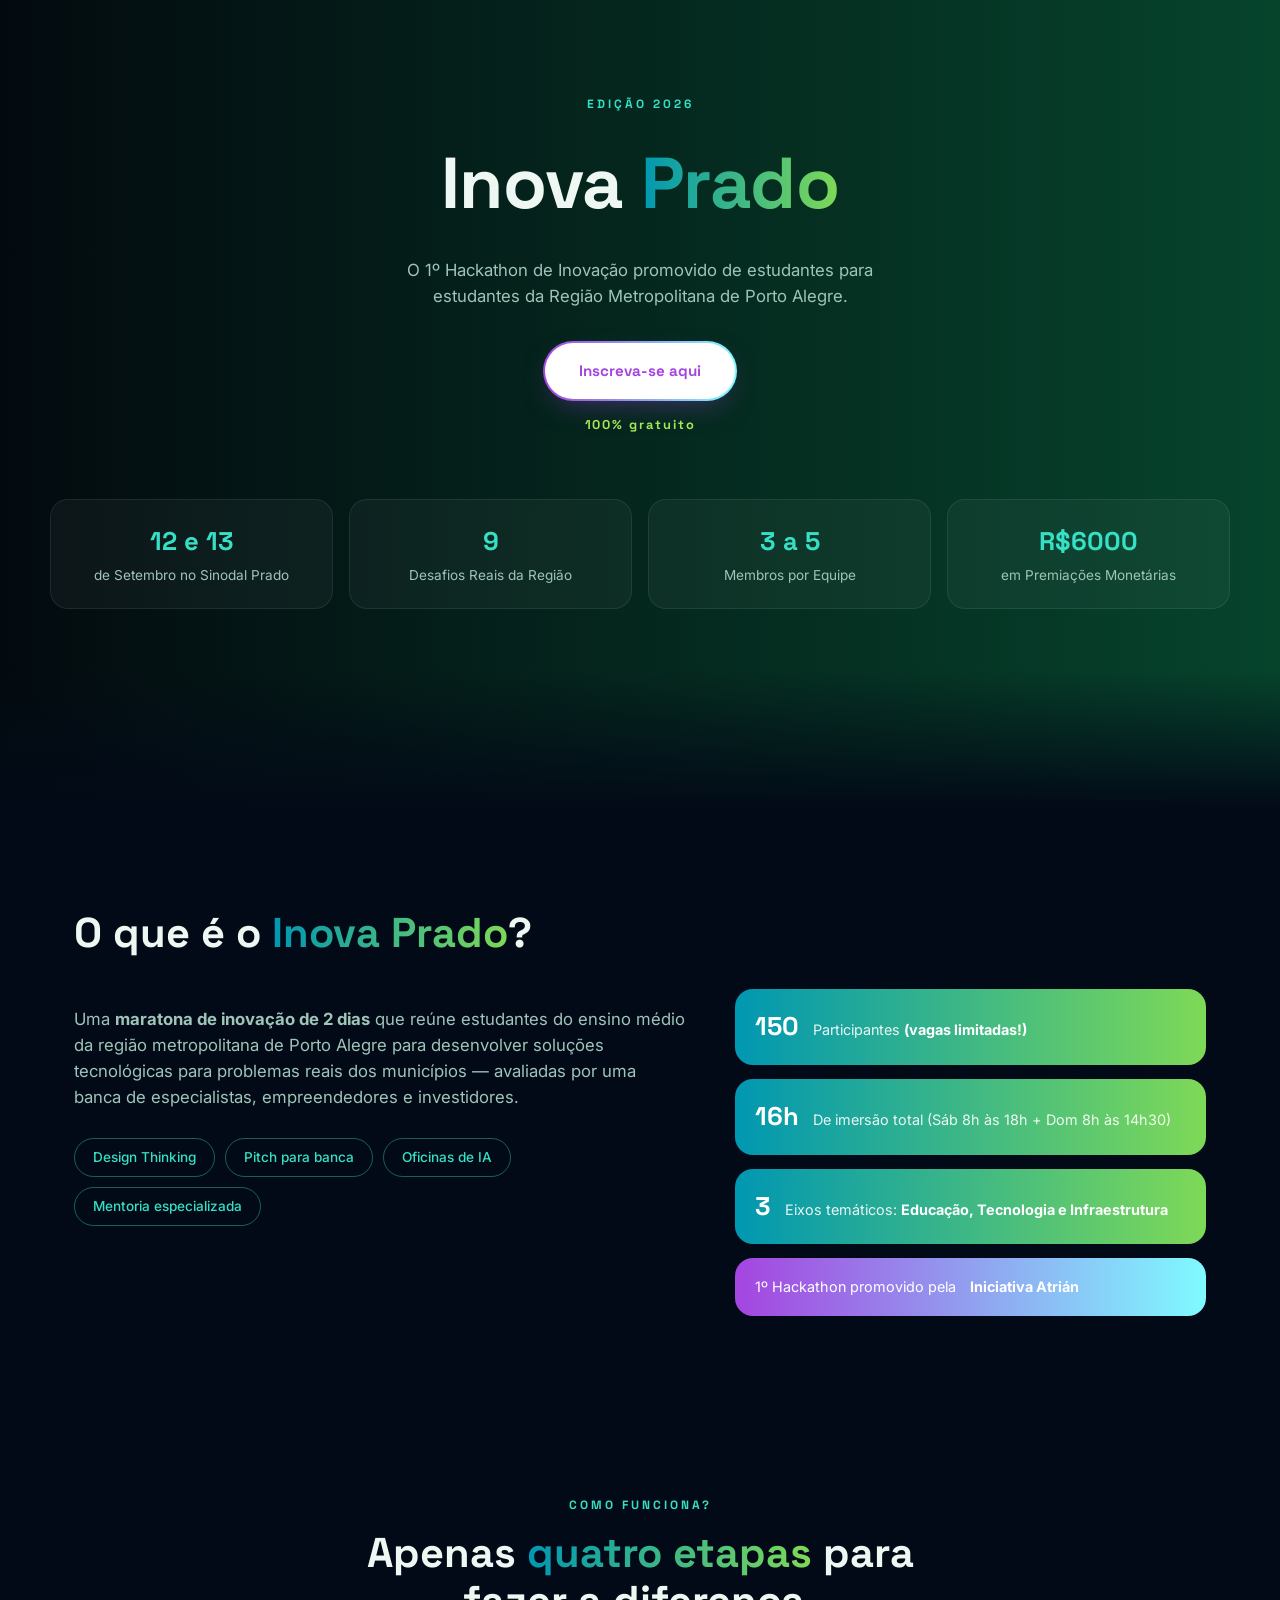
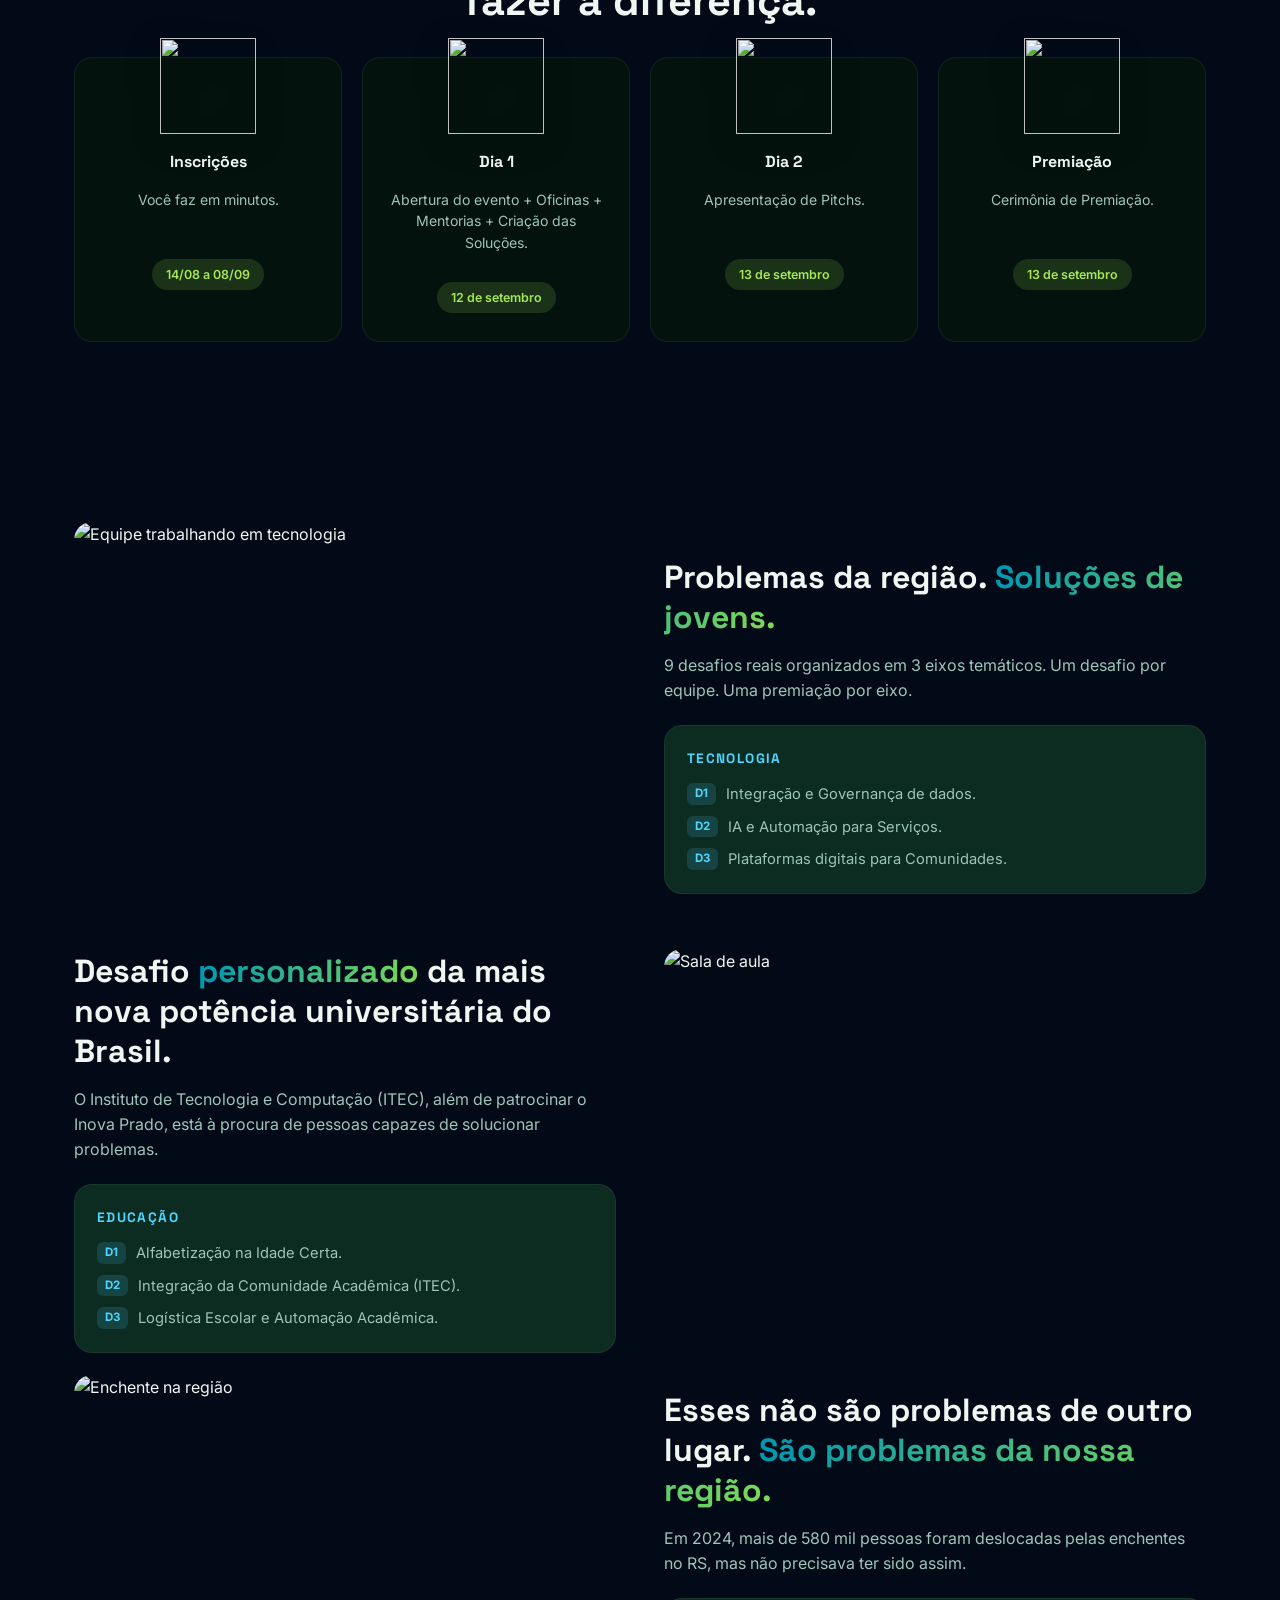
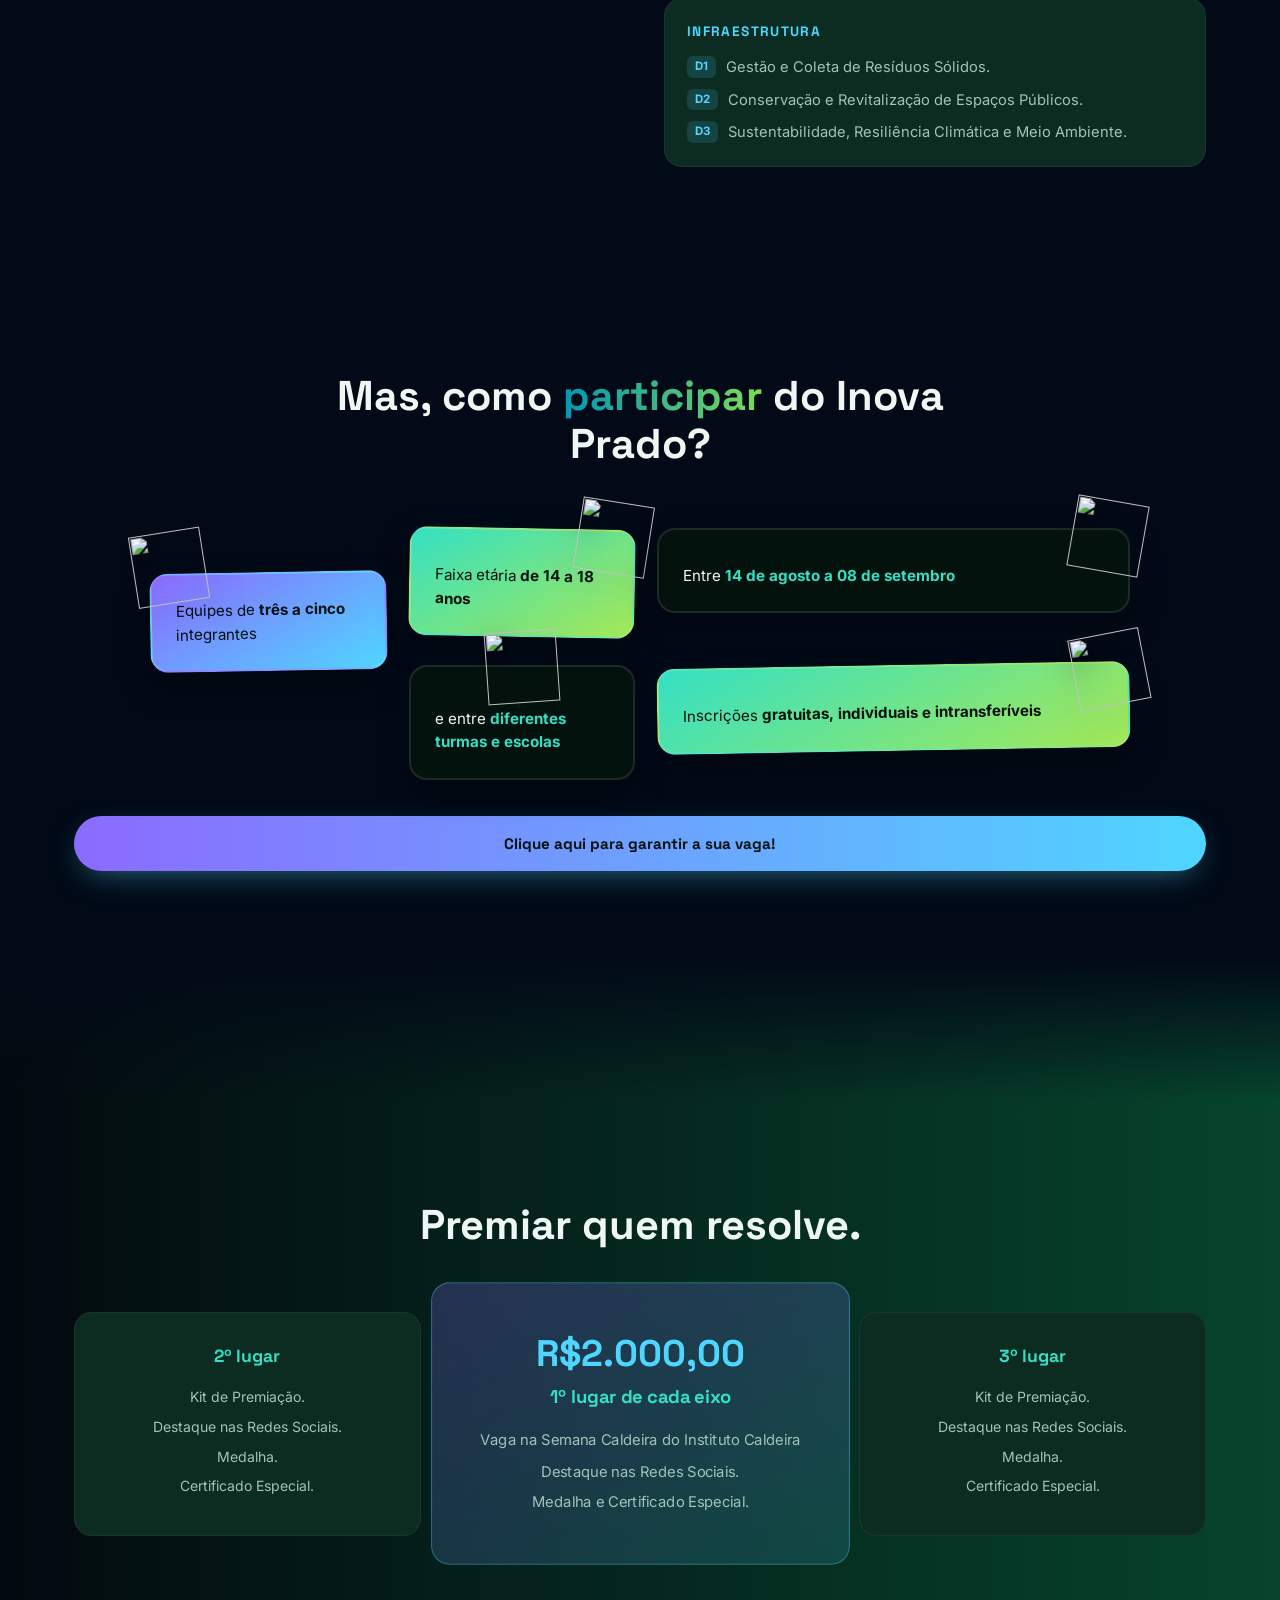
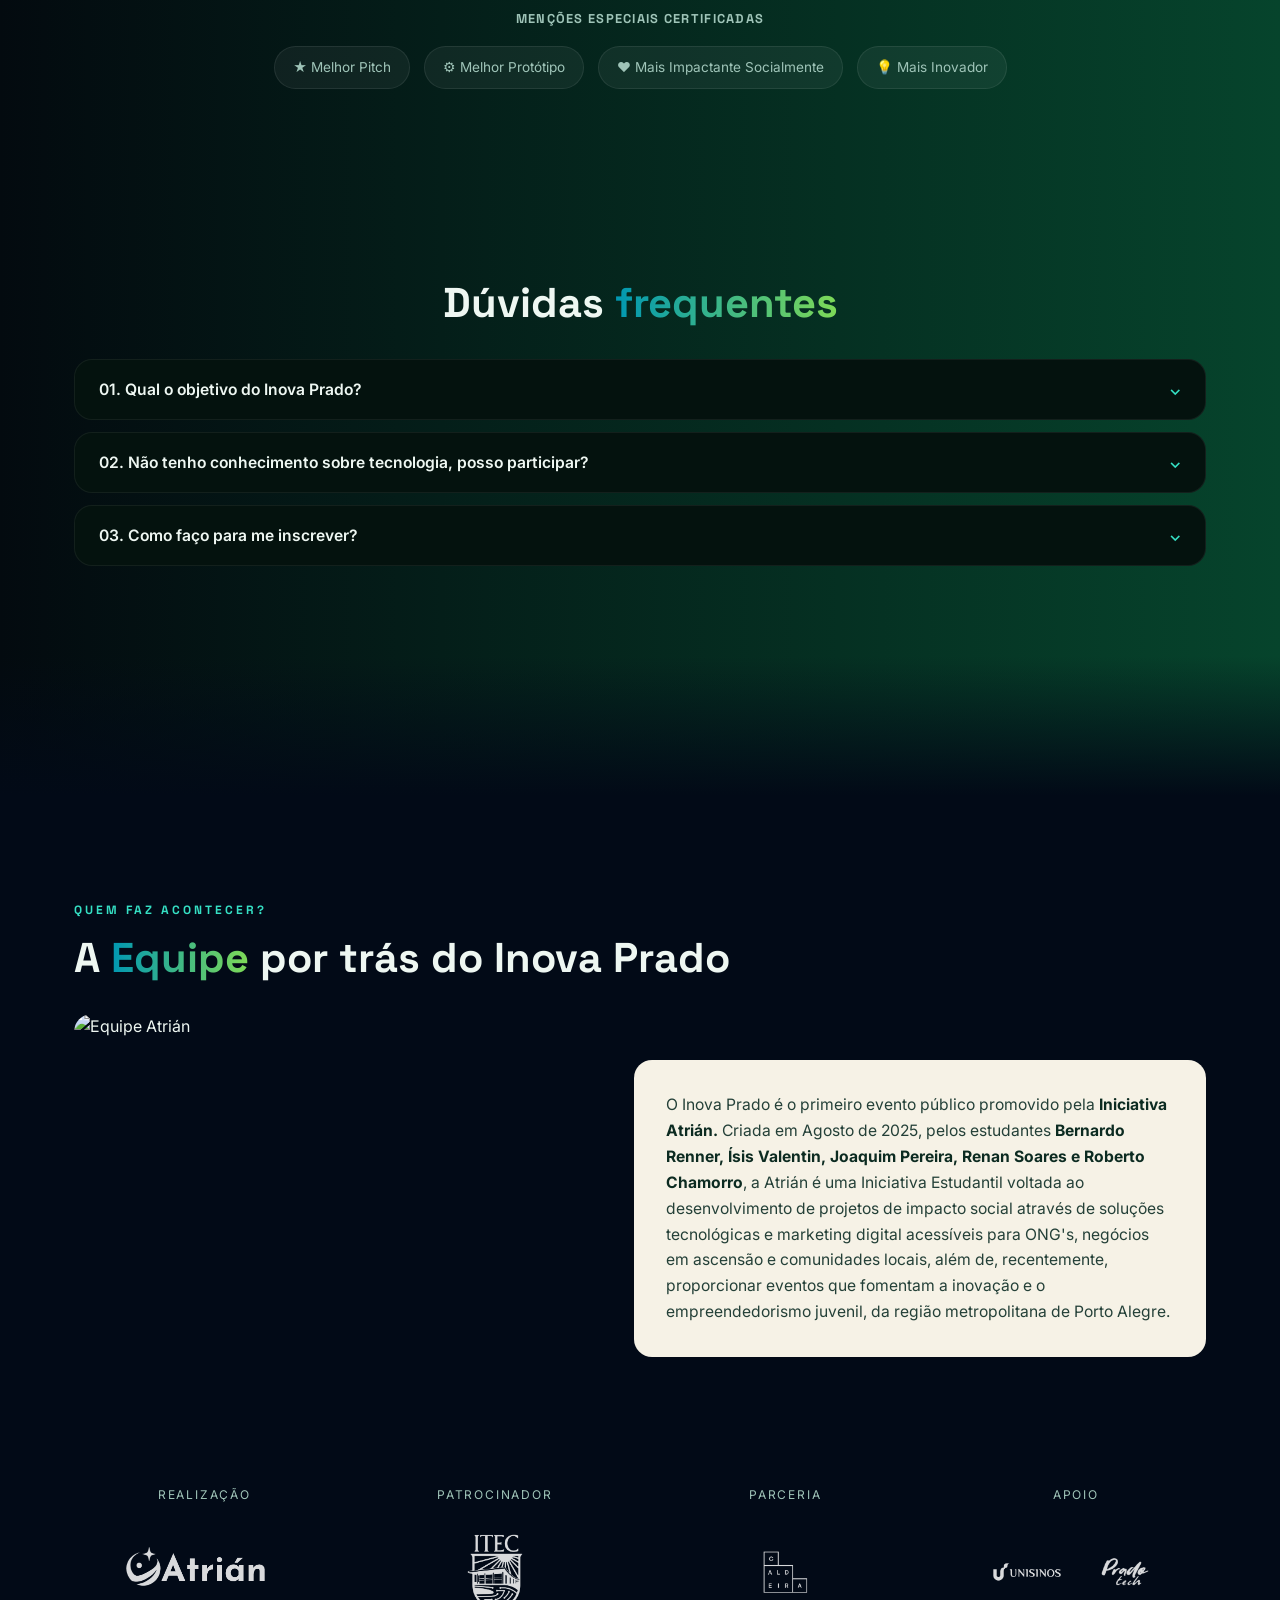
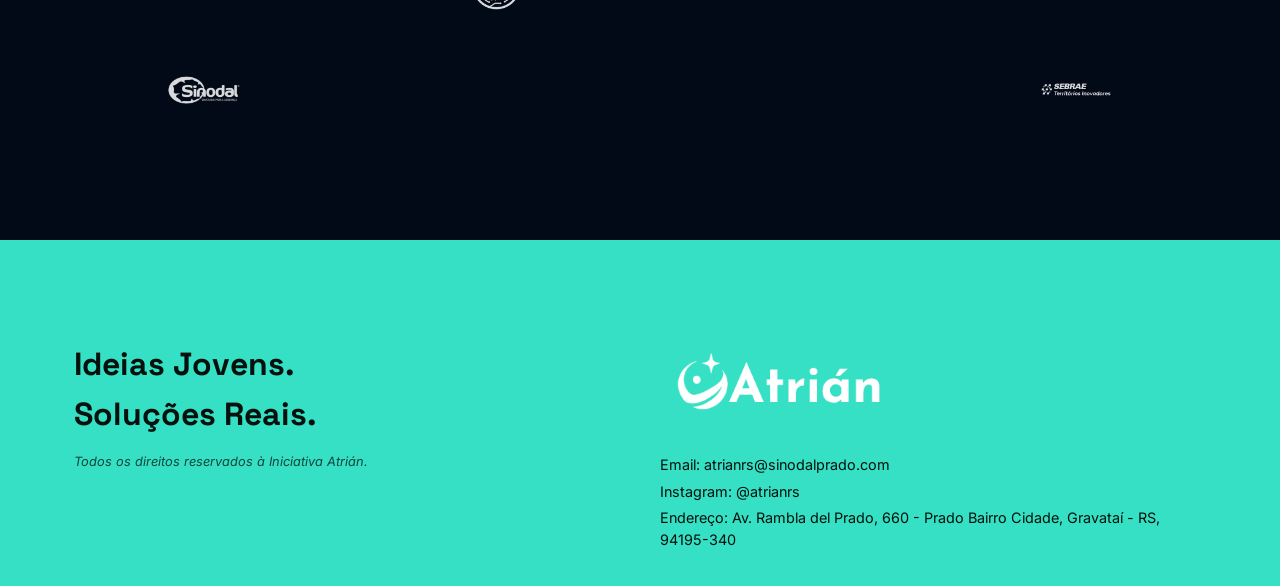
==== commit cc2f629c: "Update index.html" ====
--- a/index.html
+++ b/index.html
@@ -14,7 +14,7 @@
 <header class="header header--flutuante">
     <div class="header-inner">
         <a href="#principal" class="logo">
-            <img src="img/atrian.png" alt="Logo Inova Prado">
+            <img src="atrian.png" alt="Logo Inova Prado">
         </a>
         <a href="#principal" class="header-title">Inova Prado</a>
         <div class="header-direita">
@@ -328,7 +328,7 @@
             <h2 class="titulo-secao">A <span>Equipe</span> por trás do Inova Prado</h2>
 
             <div class="equipe-grid">
-                <img src="img/equipe.png" alt="Equipe Atrián" class="equipe-img">
+                <img src="equipe.png" alt="Equipe Atrián" class="equipe-img">
                 <div class="equipe-texto">
                     <p>O Inova Prado é o primeiro evento público promovido pela <strong>Iniciativa Atrián.</strong> Criada em Agosto de 2025, pelos estudantes <strong>Bernardo Renner, Ísis Valentin, Joaquim Pereira, Renan Soares e Roberto Chamorro</strong>, a Atrián é uma Iniciativa Estudantil voltada ao desenvolvimento de projetos de impacto social através de soluções tecnológicas e marketing digital acessíveis para ONG's, negócios em ascensão e comunidades locais, além de, recentemente, proporcionar eventos que fomentam a inovação e o empreendedorismo juvenil, da região metropolitana de Porto Alegre.</p>
                 </div>
@@ -338,28 +338,28 @@
                 <div class="apoiadores-grupo">
                     <p class="apoiadores-titulo">Realização</p>
                     <div class="apoiadores-logos">
-                        <img src="img/atrian.png" alt="Atrián">
-                        <img src="img/sinodal.png" alt="Sinodal">
+                        <img src="atrian.png" alt="Atrián">
+                        <img src="sinodal.png" alt="Sinodal">
                     </div>
                 </div>
                 <div class="apoiadores-grupo">
                     <p class="apoiadores-titulo">Patrocinador</p>
                     <div class="apoiadores-logos">
-                        <img src="img/itec.png" alt="ITEC">
+                        <img src="itec.png" alt="ITEC">
                     </div>
                 </div>
                 <div class="apoiadores-grupo">
                     <p class="apoiadores-titulo">Parceria</p>
                     <div class="apoiadores-logos">
-                        <img src="img/caldeira.png" alt="Caldeira">
+                        <img src="caldeira.png" alt="Caldeira">
                     </div>
                 </div>
                 <div class="apoiadores-grupo">
                     <p class="apoiadores-titulo">Apoio</p>
                     <div class="apoiadores-logos">
-                        <img src="img/unisinos.png" alt="Unisinos">
-                        <img src="img/pradotech.png" alt="Prado Tech">
-                        <img src="img/sebrae.png" alt="Sebrae">
+                        <img src="unisinos.png" alt="Unisinos">
+                        <img src="pradotech.png" alt="Prado Tech">
+                        <img src="sebrae.png" alt="Sebrae">
                     </div>
                 </div>
             </div>
@@ -370,7 +370,7 @@
     <section class="contagem contagem--flutuante" id="contagem" aria-label="Contagem regressiva para o evento">
         <div class="container contagem-inner">
             <div class="contagem-pin" aria-hidden="true">
-                <img src="img/icon-pin.png" alt="">
+                <img src="icon-pin.png" alt="">
             </div>
 
             <div class="contagem-timer" id="countdown">
@@ -405,7 +405,7 @@
         </div>
         <div class="footer-contato">
             <div class="footer-logo">
-                <img src="img/atrian.png" alt="Atrián">
+                <img src="atrian.png" alt="Atrián">
             </div>
             <p>Email: atrianrs@sinodalprado.com</p>
             <p>Instagram: @atrianrs</p>
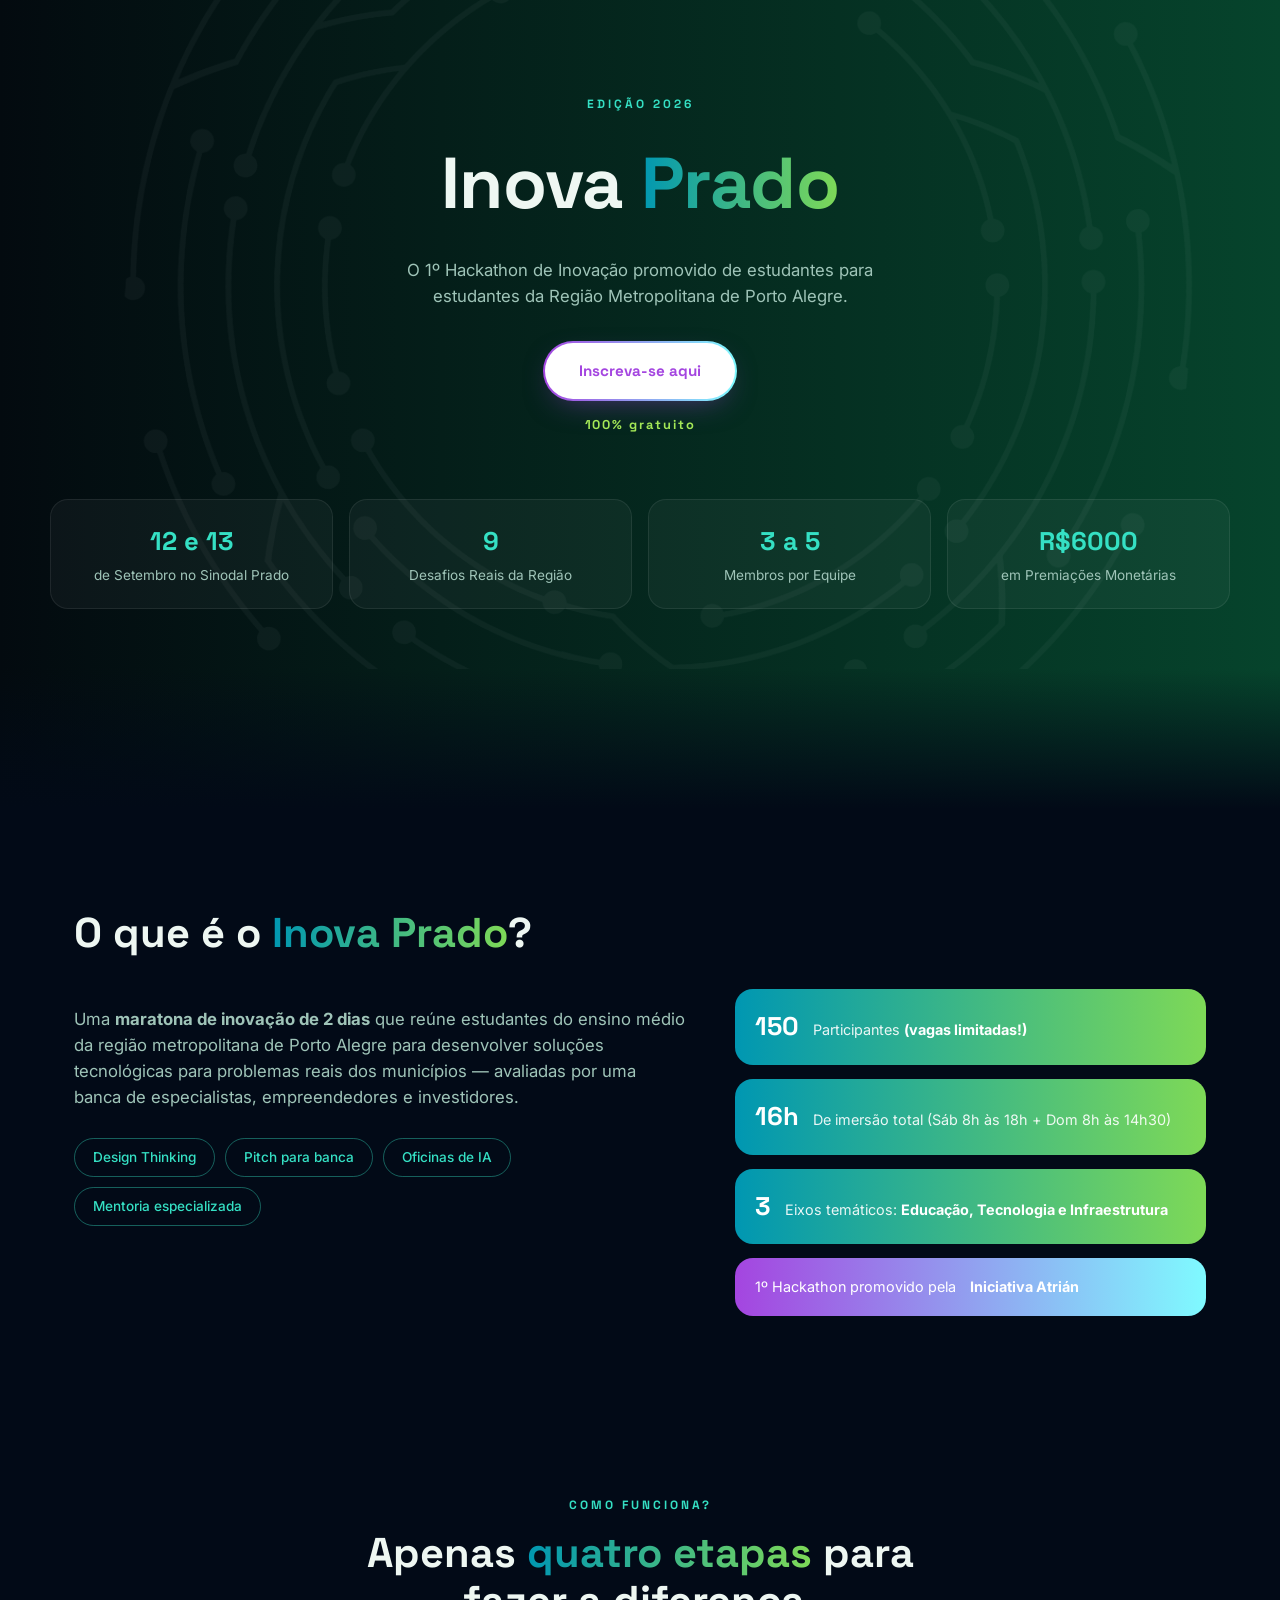
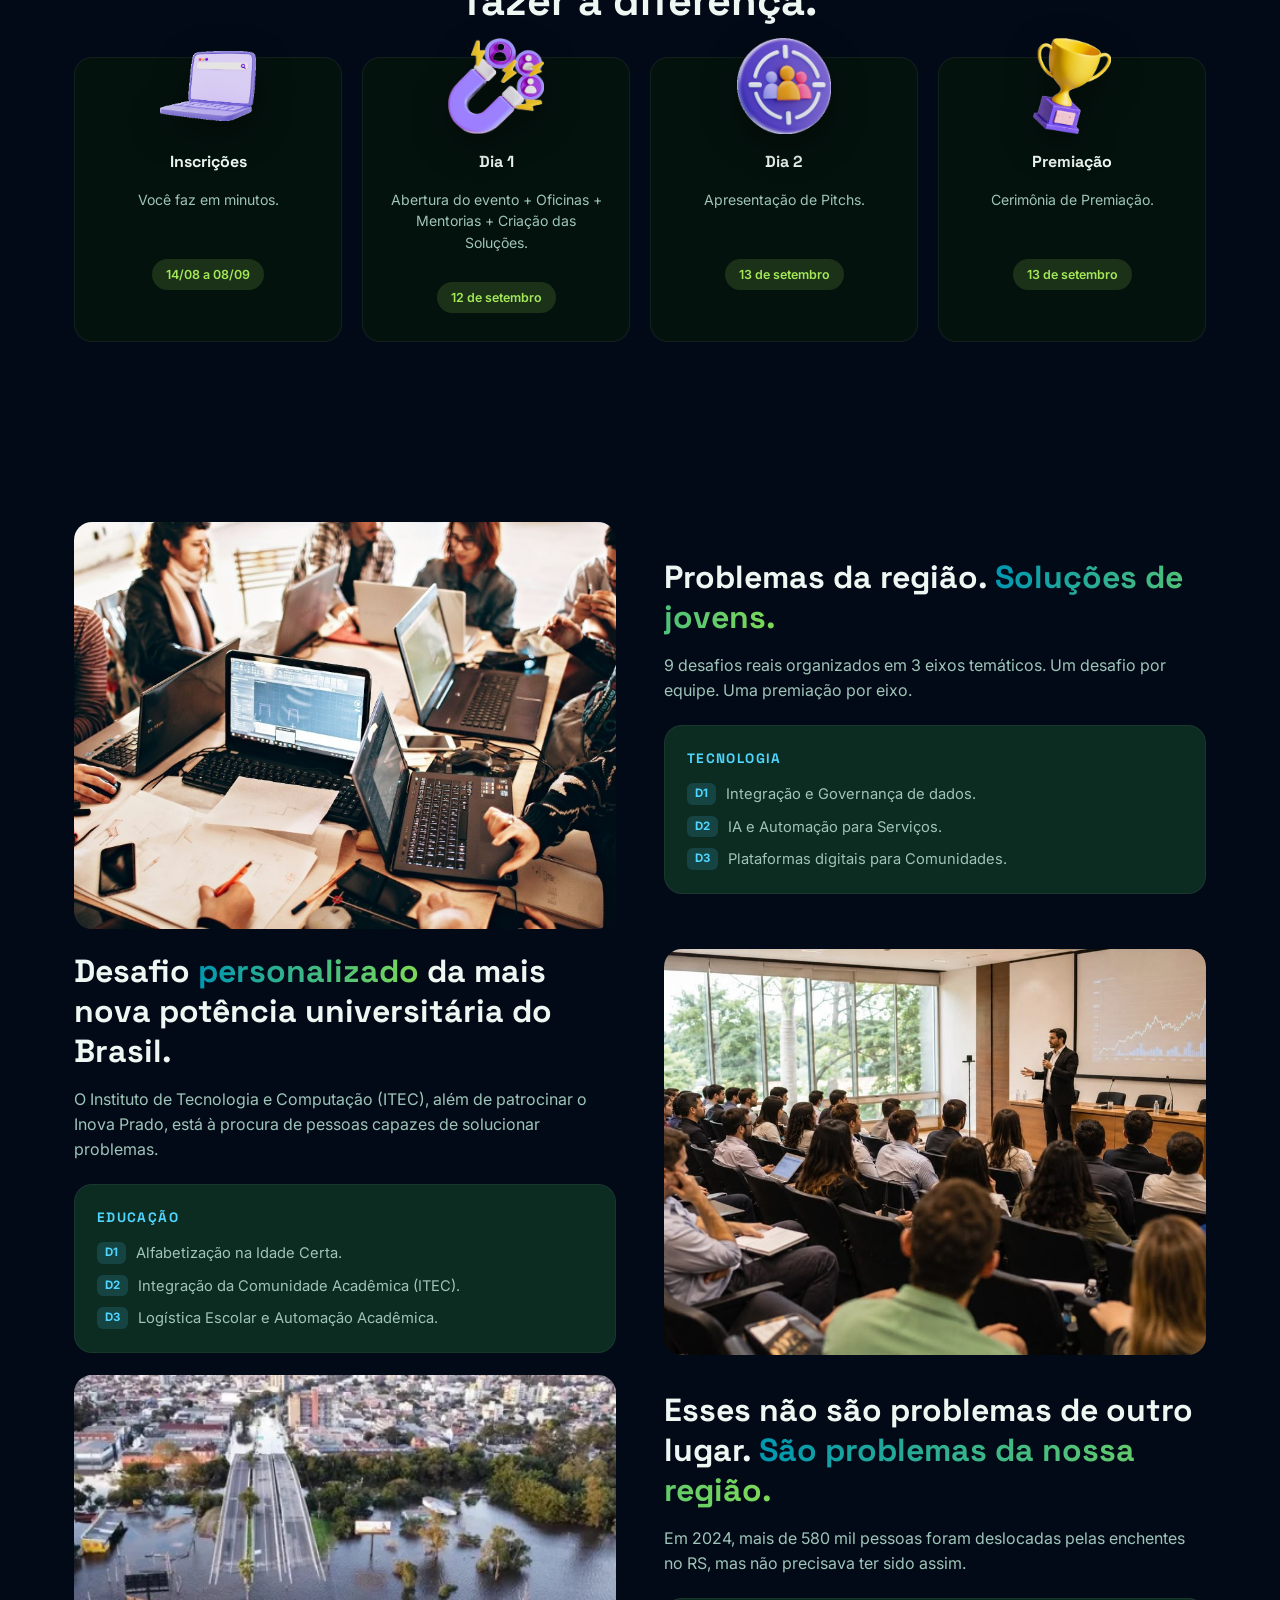
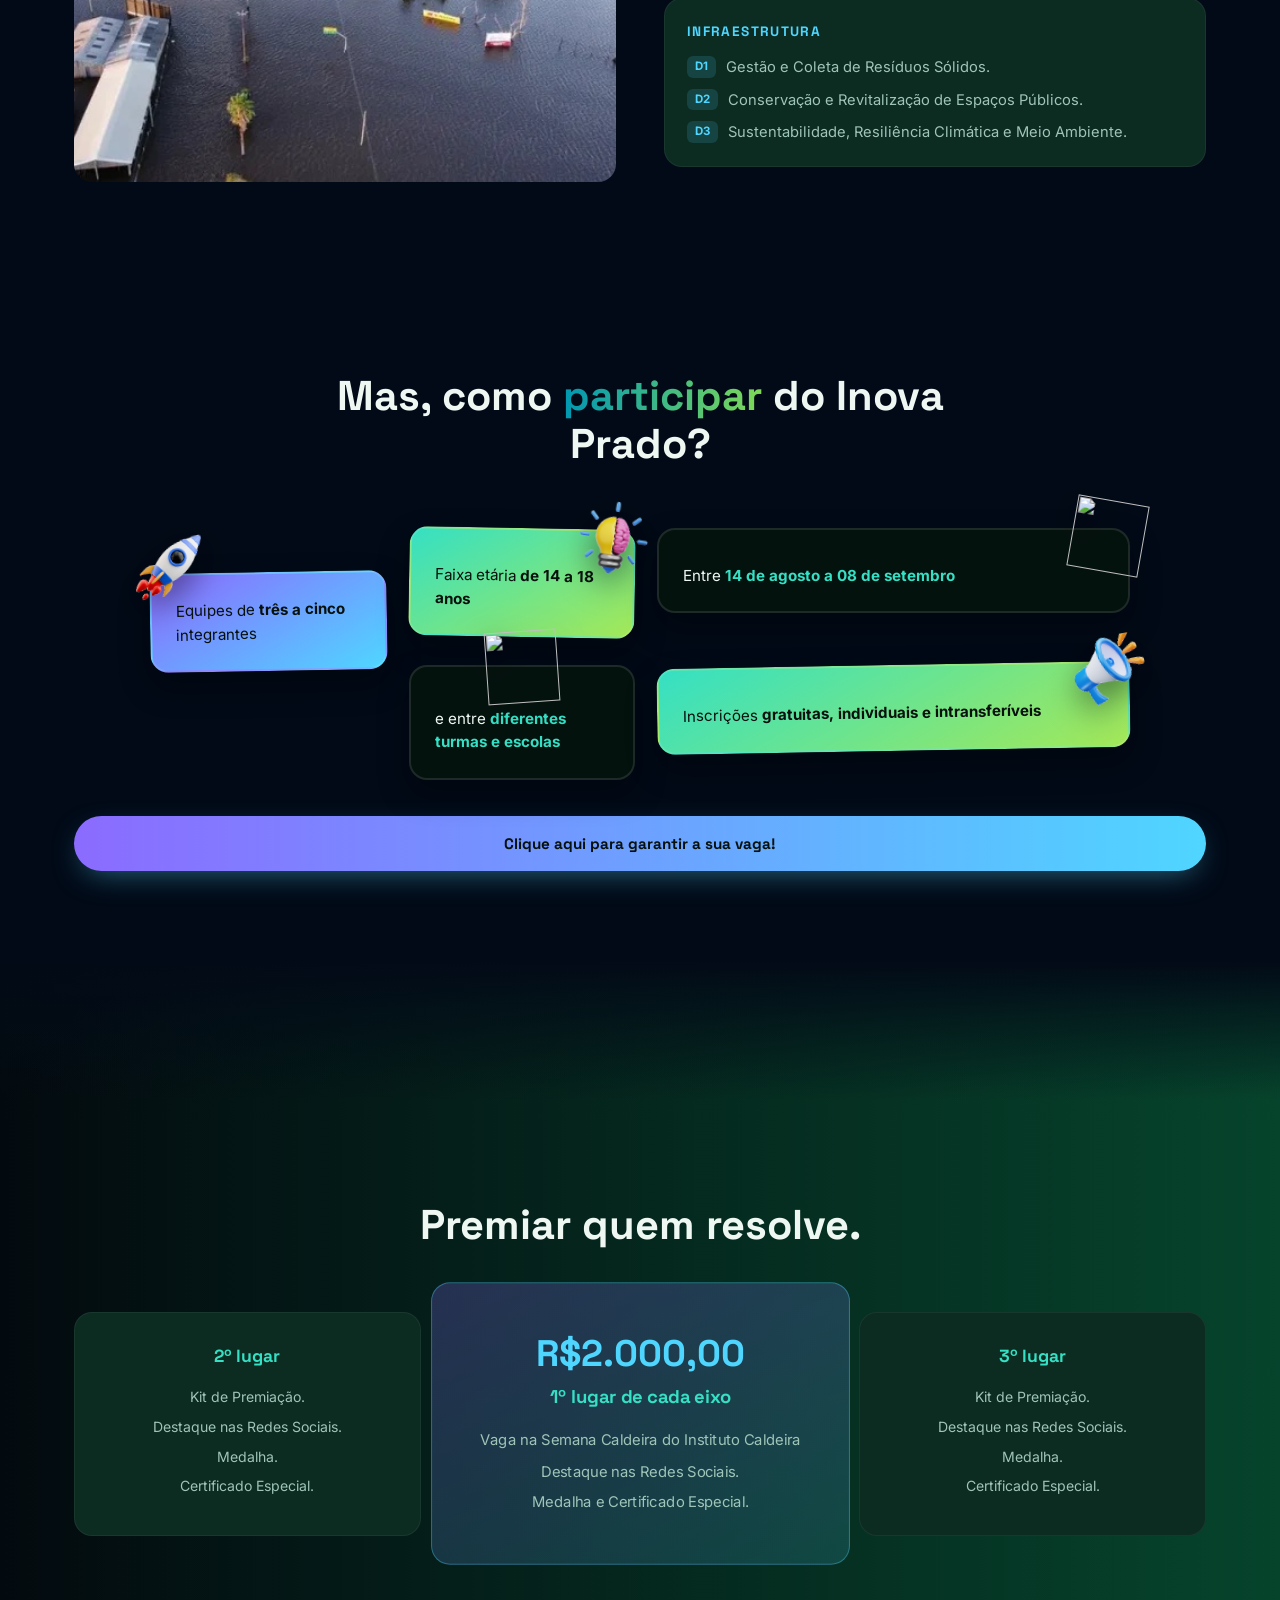
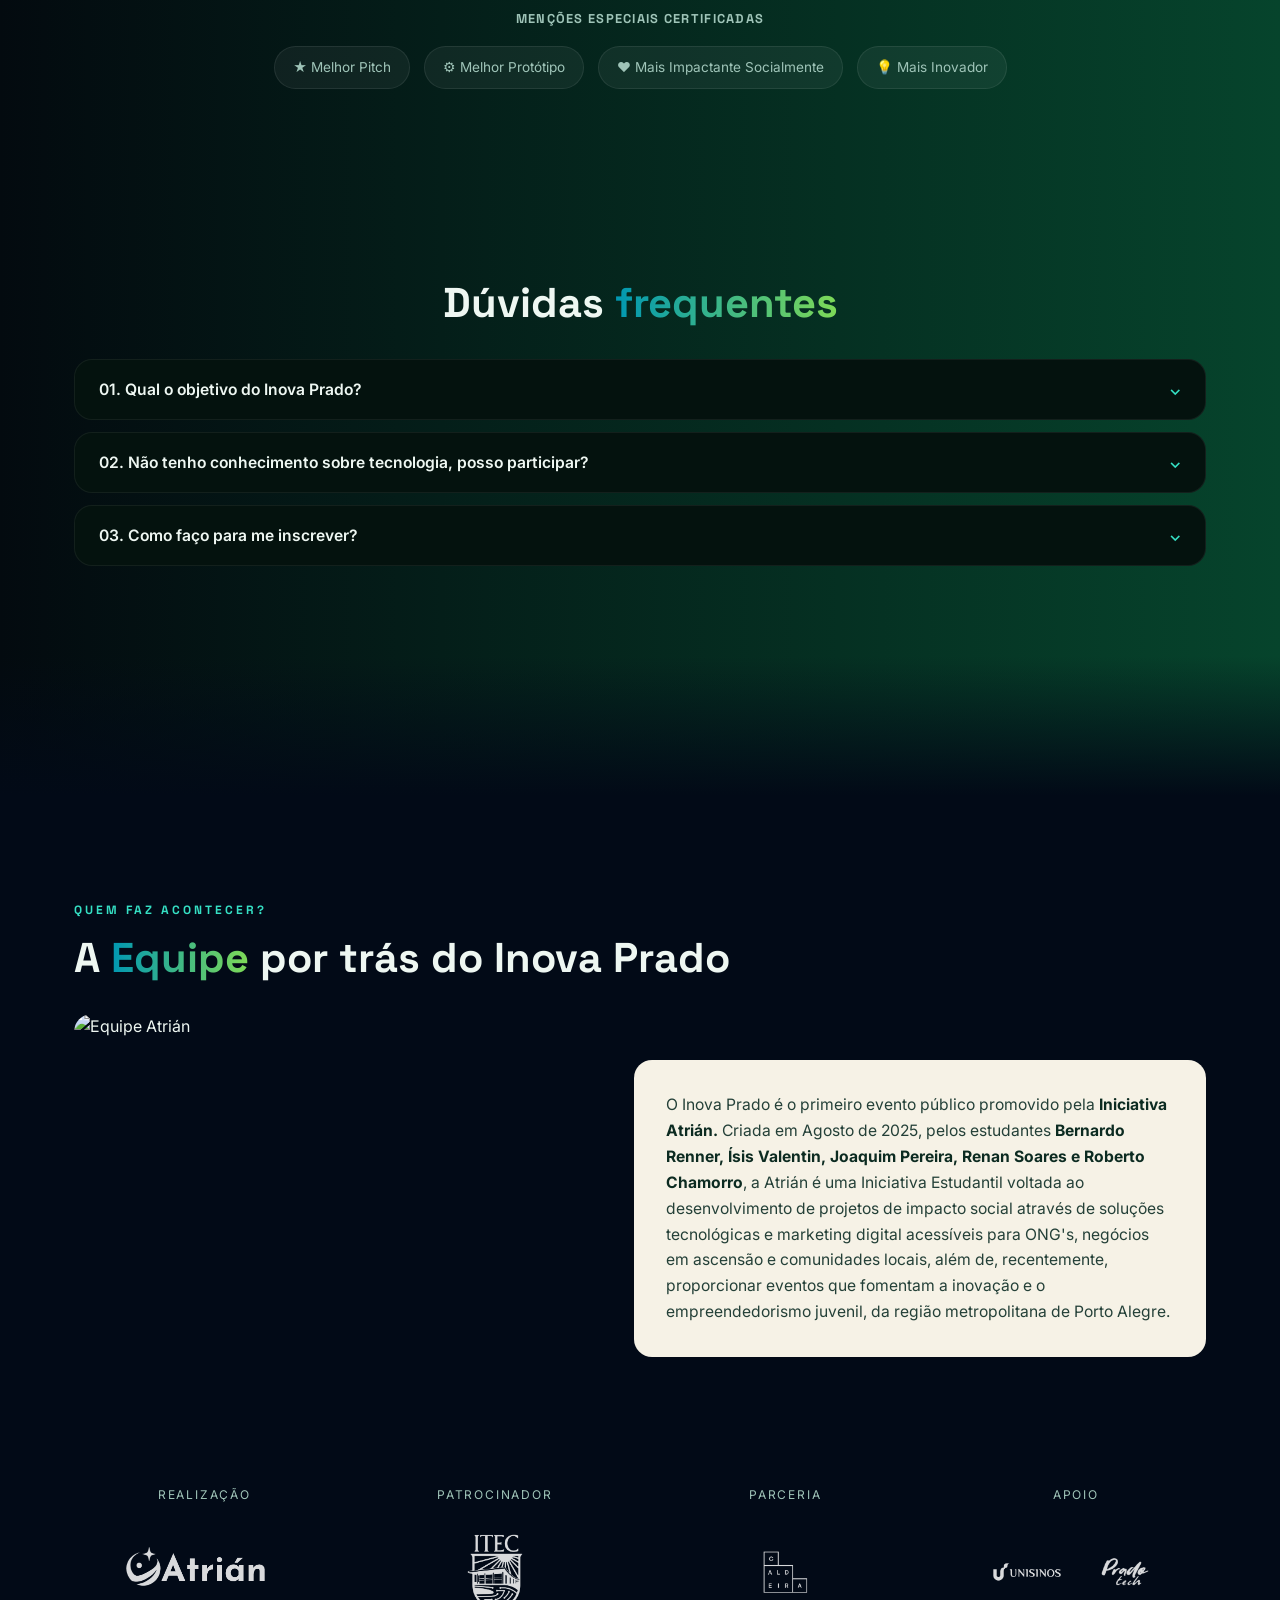
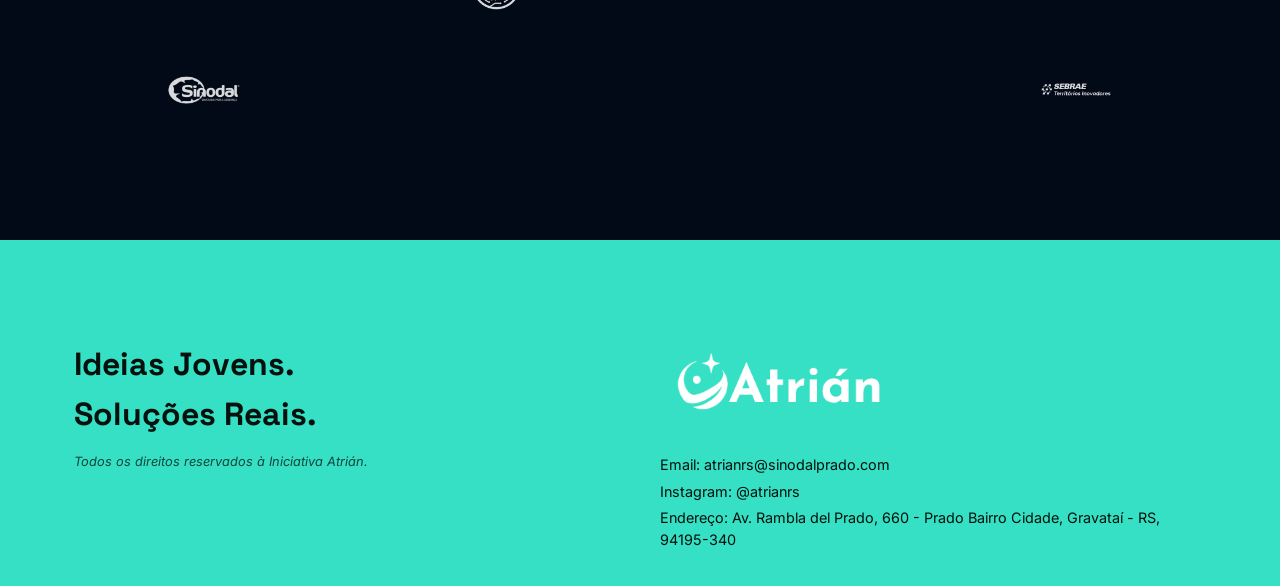
==== commit 89ec1940: "Update index.html" ====
--- a/index.html
+++ b/index.html
@@ -36,7 +36,7 @@
     <section class="hero">
         <div class="hero-topo">
             <div class="hero-decor" aria-hidden="true">
-                <img src="img/hero-network.png" alt="" class="hero-decor-img">
+                <img src="hero-network.png" alt="" class="hero-decor-img">
             </div>
 
             <div class="hero-content">
@@ -119,25 +119,25 @@
 
             <div class="etapas">
                 <div class="etapa">
-                    <div class="etapa-icone"><img src="img/icon-inscricao.png" alt=""></div>
+                    <div class="etapa-icone"><img src="icon-inscricao.png" alt=""></div>
                     <div class="etapa-nome">Inscrições</div>
                     <p class="etapa-desc">Você faz em minutos.</p>
                     <div class="etapa-data">14/08 a 08/09</div>
                 </div>
                 <div class="etapa">
-                    <div class="etapa-icone"><img src="img/icon-abertura.png" alt=""></div>
+                    <div class="etapa-icone"><img src="icon-abertura.png" alt=""></div>
                     <div class="etapa-nome">Dia 1</div>
                     <p class="etapa-desc">Abertura do evento + Oficinas + Mentorias + Criação das Soluções.</p>
                     <div class="etapa-data">12 de setembro</div>
                 </div>
                 <div class="etapa">
-                    <div class="etapa-icone"><img src="img/icon-pitch.png" alt=""></div>
+                    <div class="etapa-icone"><img src="icon-pitch.png" alt=""></div>
                     <div class="etapa-nome">Dia 2</div>
                     <p class="etapa-desc">Apresentação de Pitchs.</p>
                     <div class="etapa-data">13 de setembro</div>
                 </div>
                 <div class="etapa">
-                    <div class="etapa-icone"><img src="img/icon-premiacao.png" alt=""></div>
+                    <div class="etapa-icone"><img src="icon-premiacao.png" alt=""></div>
                     <div class="etapa-nome">Premiação</div>
                     <p class="etapa-desc">Cerimônia de Premiação.</p>
                     <div class="etapa-data">13 de setembro</div>
@@ -151,7 +151,7 @@
         <div class="container">
 
             <div class="desafio-bloco">
-                <img src="img/desafio-tecnologia.png" alt="Equipe trabalhando em tecnologia" class="desafio-img">
+                <img src="desafio-tecnologia.png" alt="Equipe trabalhando em tecnologia" class="desafio-img">
                 <div class="desafio-conteudo">
                     <h3 class="desafio-titulo">Problemas da região. <span>Soluções de jovens.</span></h3>
                     <p>9 desafios reais organizados em 3 eixos temáticos. Um desafio por equipe. Uma premiação por eixo.</p>
@@ -167,7 +167,7 @@
             </div>
 
             <div class="desafio-bloco desafio-bloco--reverso">
-                <img src="img/desafio-educacao.png" alt="Sala de aula" class="desafio-img">
+                <img src="desafio-educacao.png" alt="Sala de aula" class="desafio-img">
                 <div class="desafio-conteudo">
                     <h3 class="desafio-titulo">Desafio <span>personalizado</span> da mais nova potência universitária do Brasil.</h3>
                     <p>O Instituto de Tecnologia e Computação (ITEC), além de patrocinar o Inova Prado, está à procura de pessoas capazes de solucionar problemas.</p>
@@ -183,7 +183,7 @@
             </div>
 
             <div class="desafio-bloco">
-                <img src="img/desafio-infraestrutura.png" alt="Enchente na região" class="desafio-img">
+                <img src="desafio-infraestrutura.png" alt="Enchente na região" class="desafio-img">
                 <div class="desafio-conteudo">
                     <h3 class="desafio-titulo">Esses não são problemas de outro lugar. <span>São problemas da nossa região.</span></h3>
                     <p>Em 2024, mais de 580 mil pessoas foram deslocadas pelas enchentes no RS, mas não precisava ter sido assim.</p>
@@ -208,11 +208,11 @@
 
             <div class="participar-grid">
                 <div class="participar-item participar-item--destaque participar-item--a">
-                    <div class="participar-icone participar-icone--a"><img src="img/icon-foguete.png" alt=""></div>
+                    <div class="participar-icone participar-icone--a"><img src="icon-foguete.png" alt=""></div>
                     <div>Equipes de <strong>três a cinco</strong> integrantes</div>
                 </div>
                 <div class="participar-item participar-item--b">
-                    <div class="participar-icone participar-icone--b"><img src="img/icon-idade.png" alt=""></div>
+                    <div class="participar-icone participar-icone--b"><img src="icon-idade.png" alt=""></div>
                     <div>Faixa etária <strong>de 14 a 18 anos</strong></div>
                 </div>
                 <div class="participar-item participar-item--c">
@@ -224,7 +224,7 @@
                     <div>e entre <strong>diferentes turmas e escolas</strong></div>
                 </div>
                 <div class="participar-item participar-item--e">
-                    <div class="participar-icone participar-icone--e"><img src="img/icon-gratis.png" alt=""></div>
+                    <div class="participar-icone participar-icone--e"><img src="icon-gratis.png" alt=""></div>
                     <div>Inscrições <strong>gratuitas, individuais e intransferíveis</strong></div>
                 </div>
             </div>
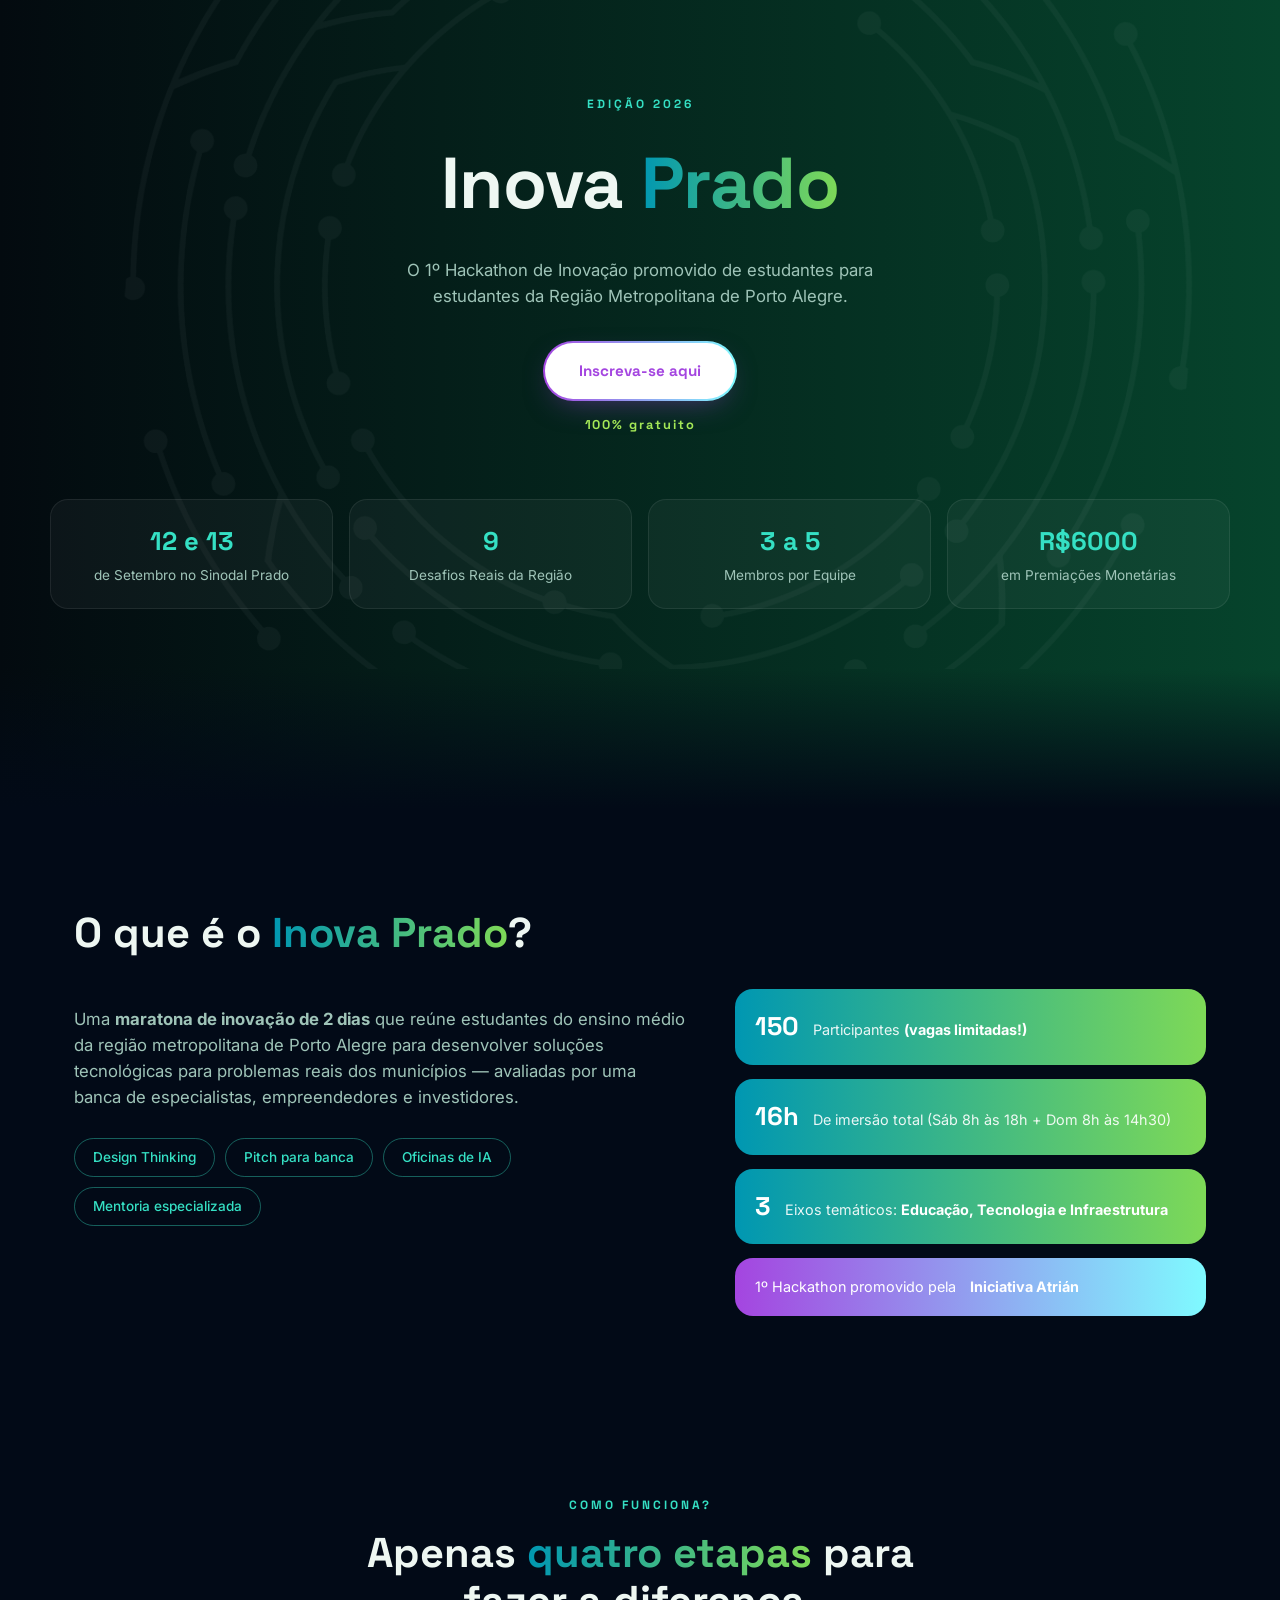
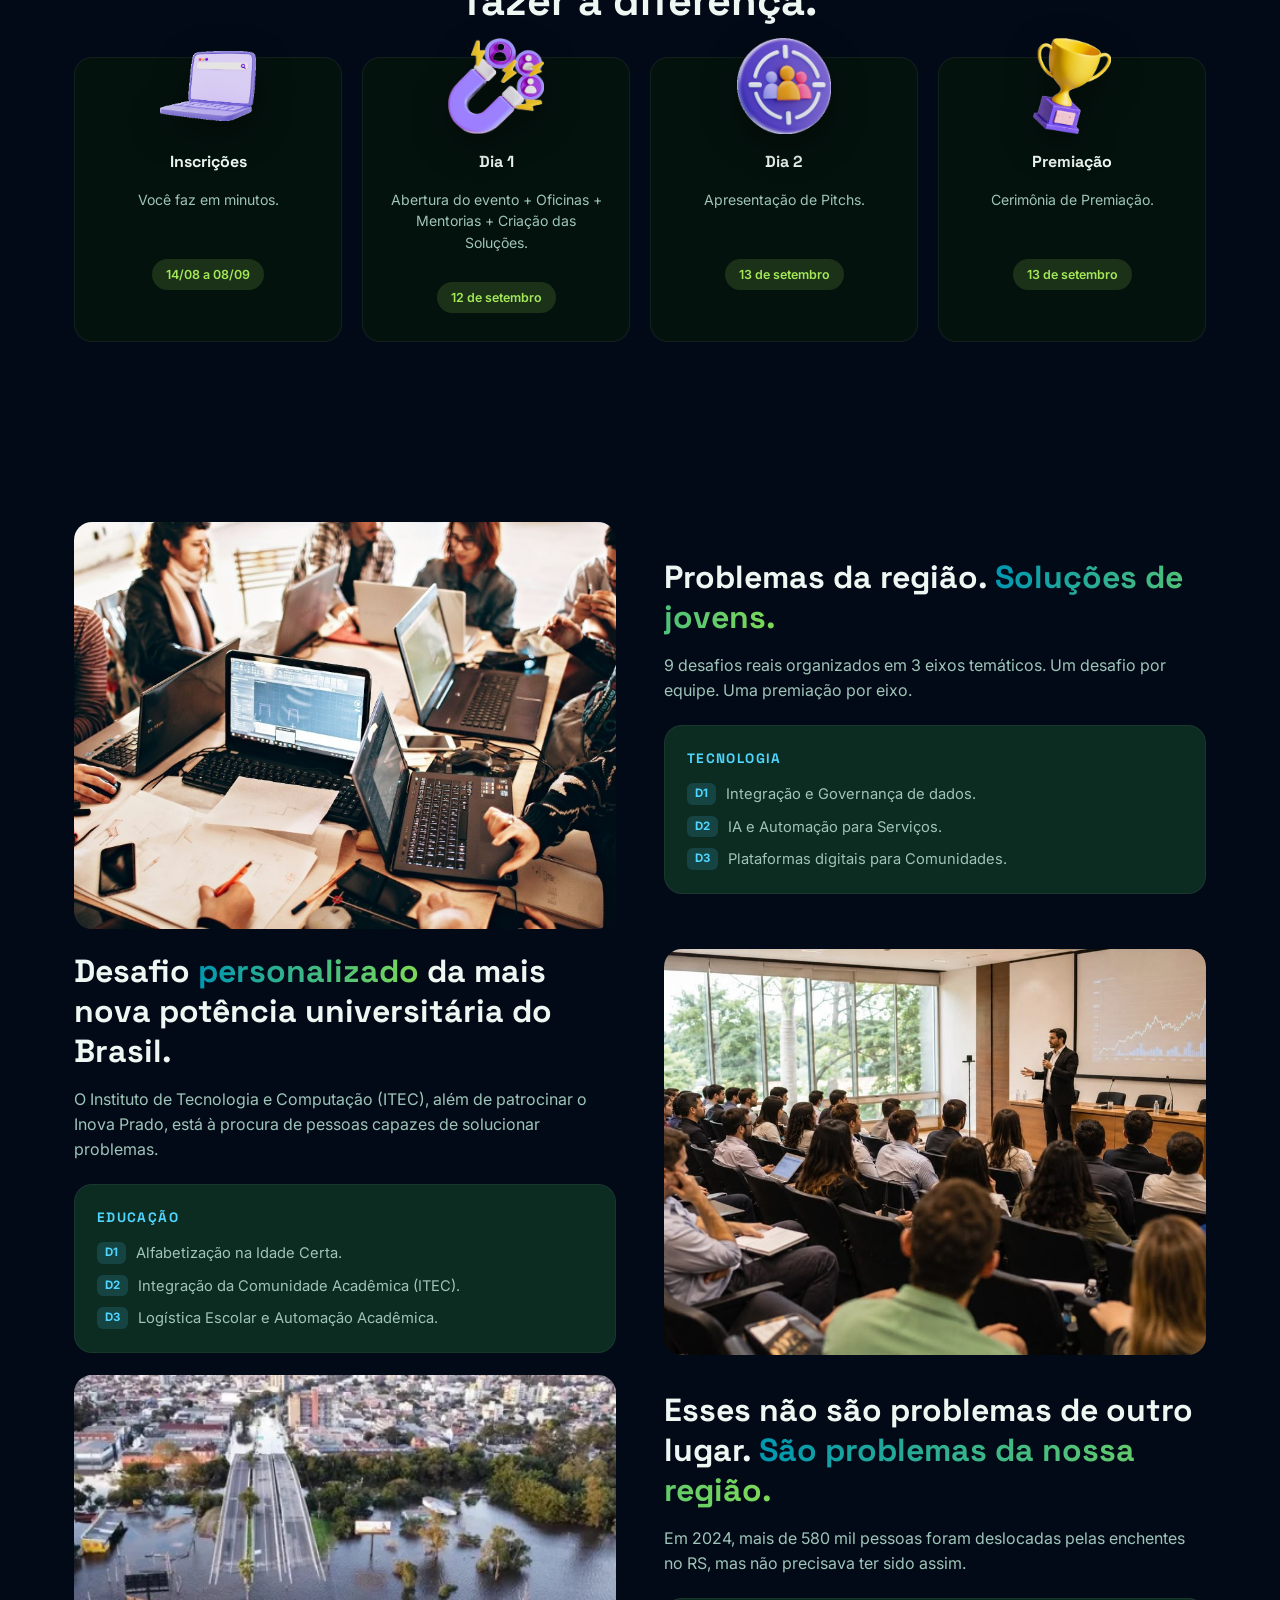
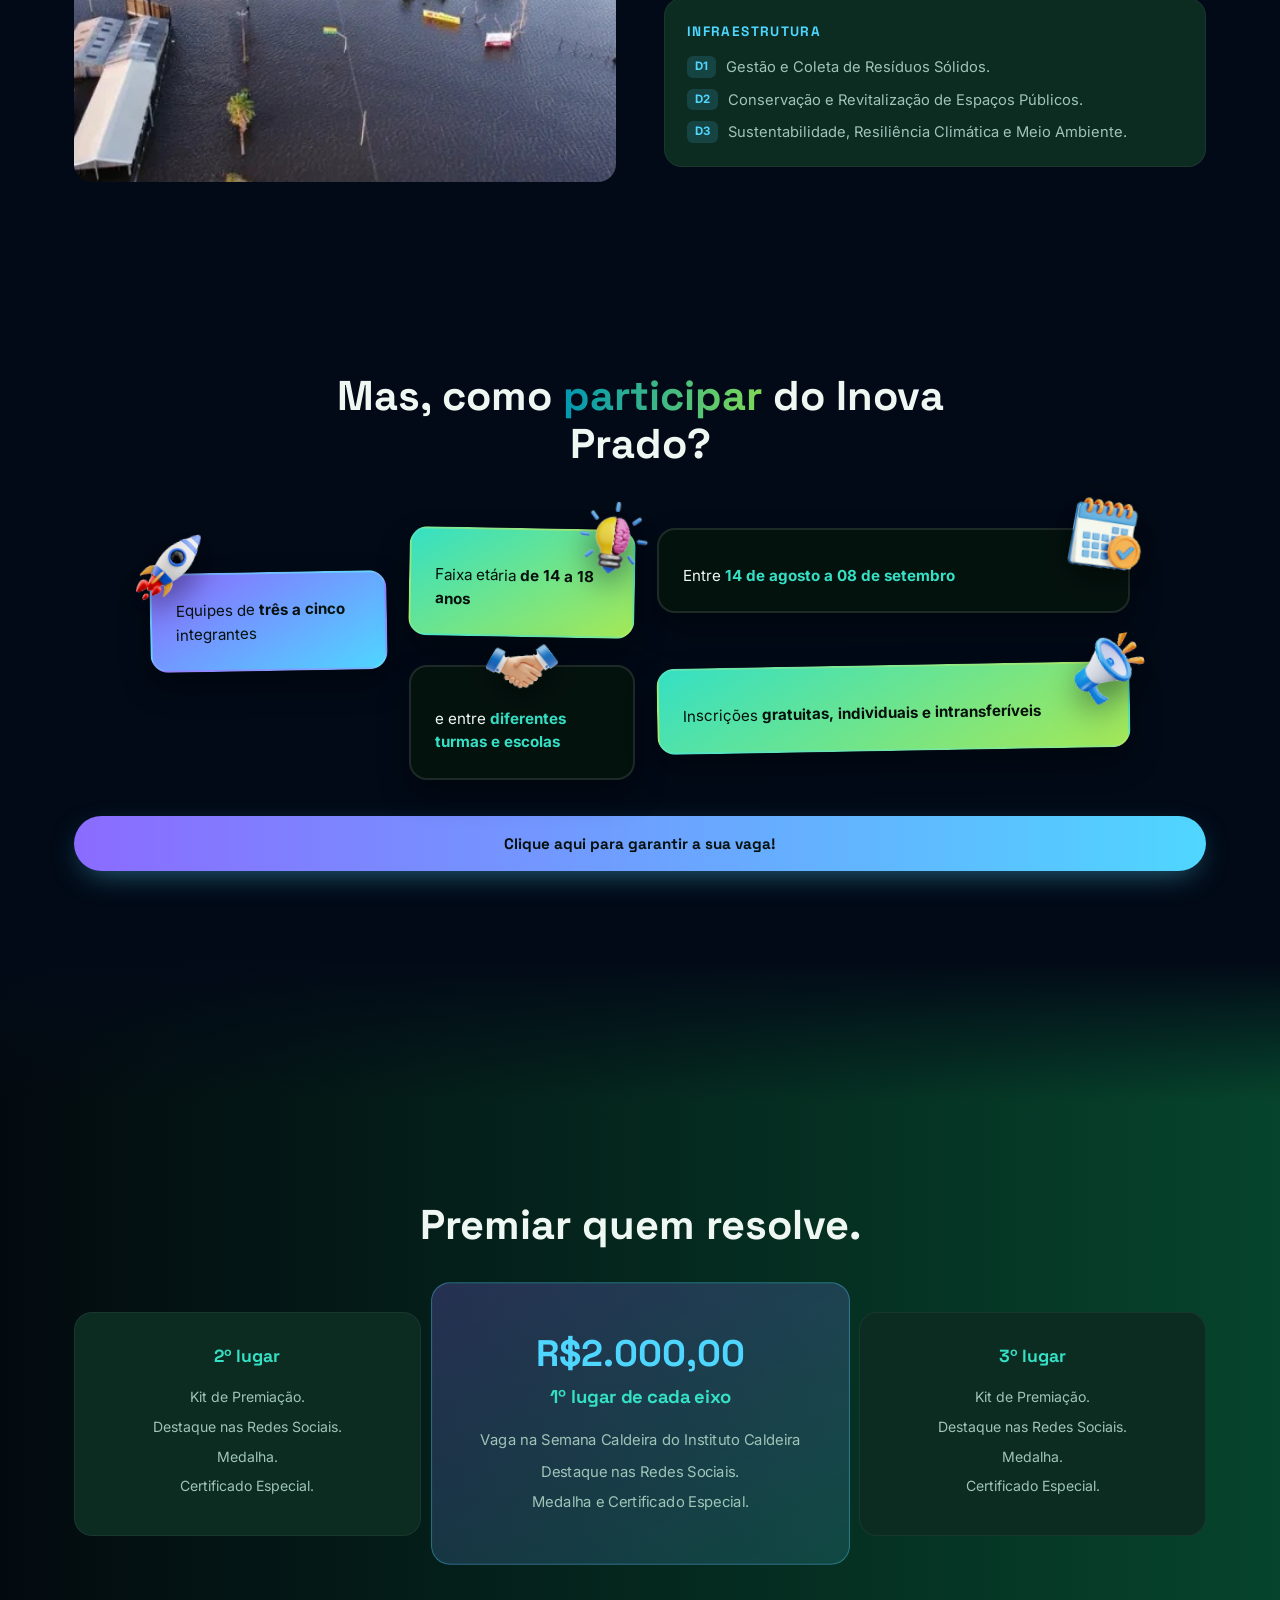
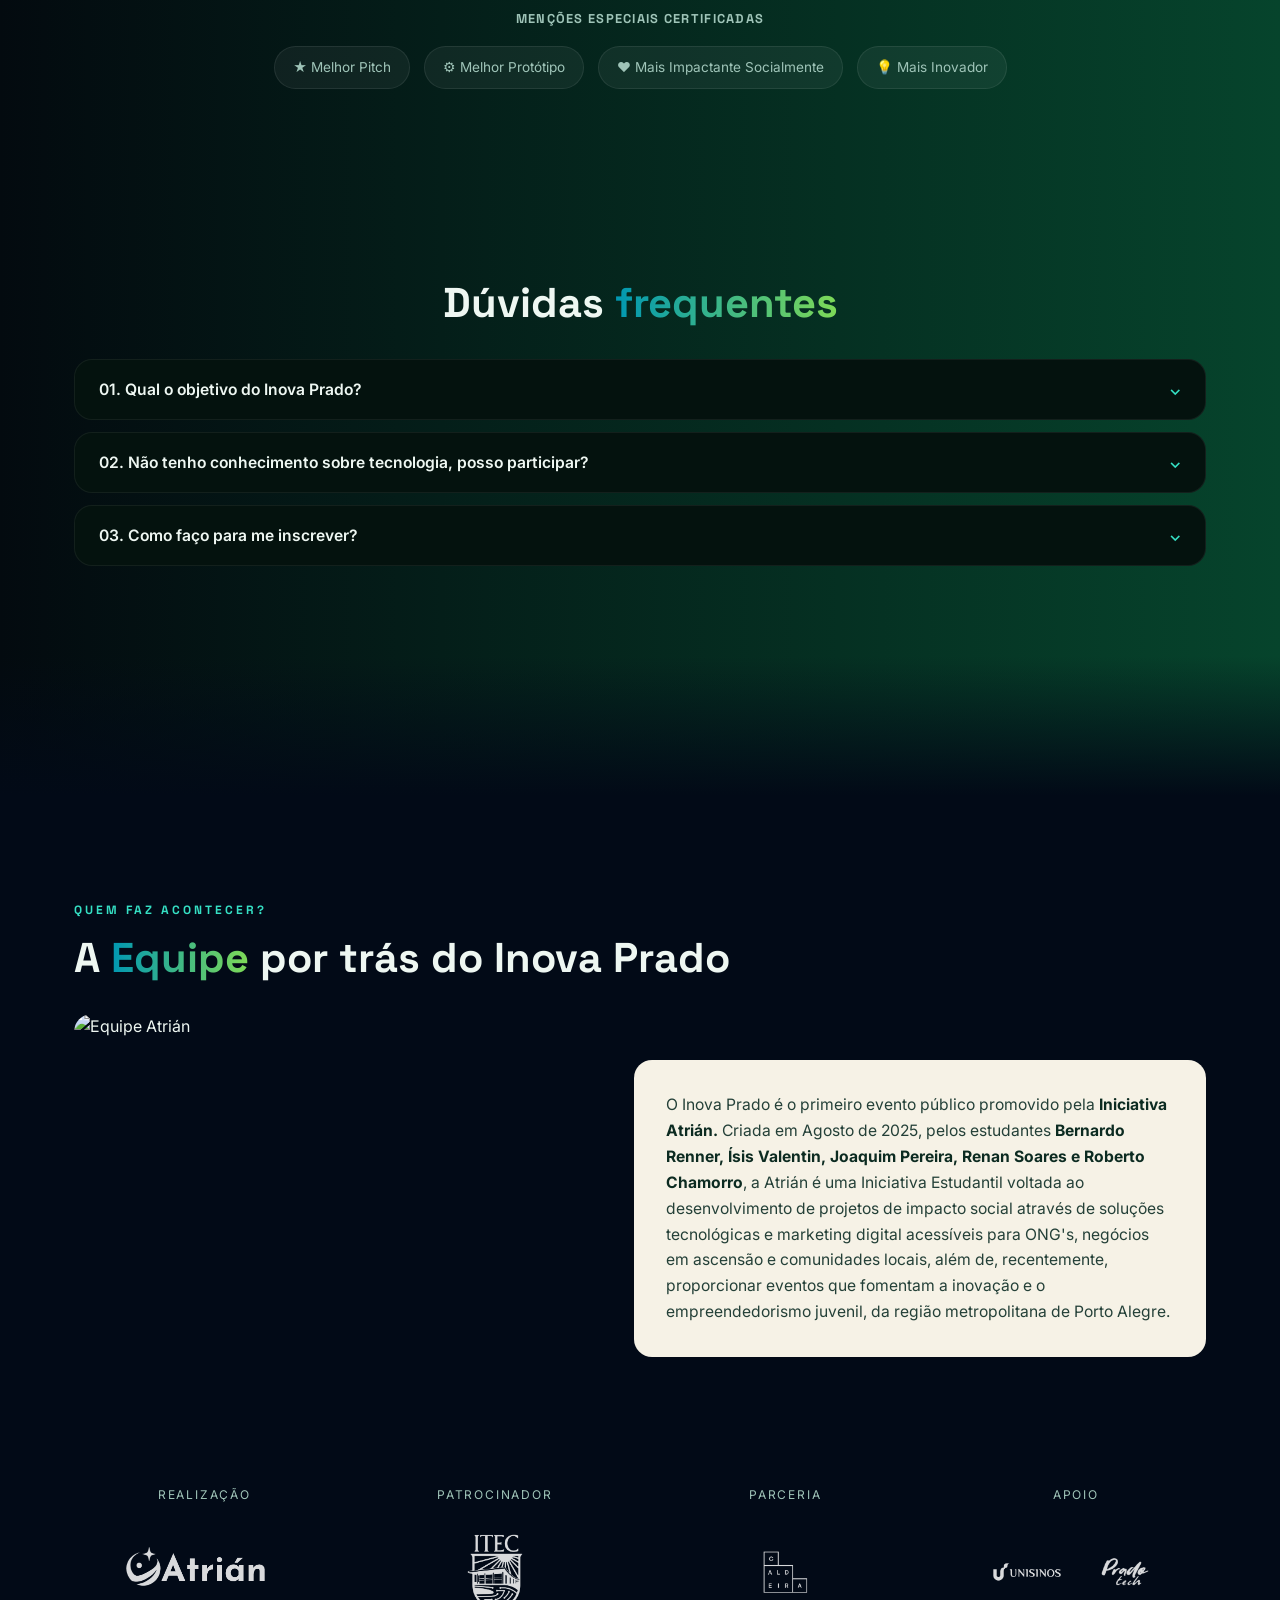
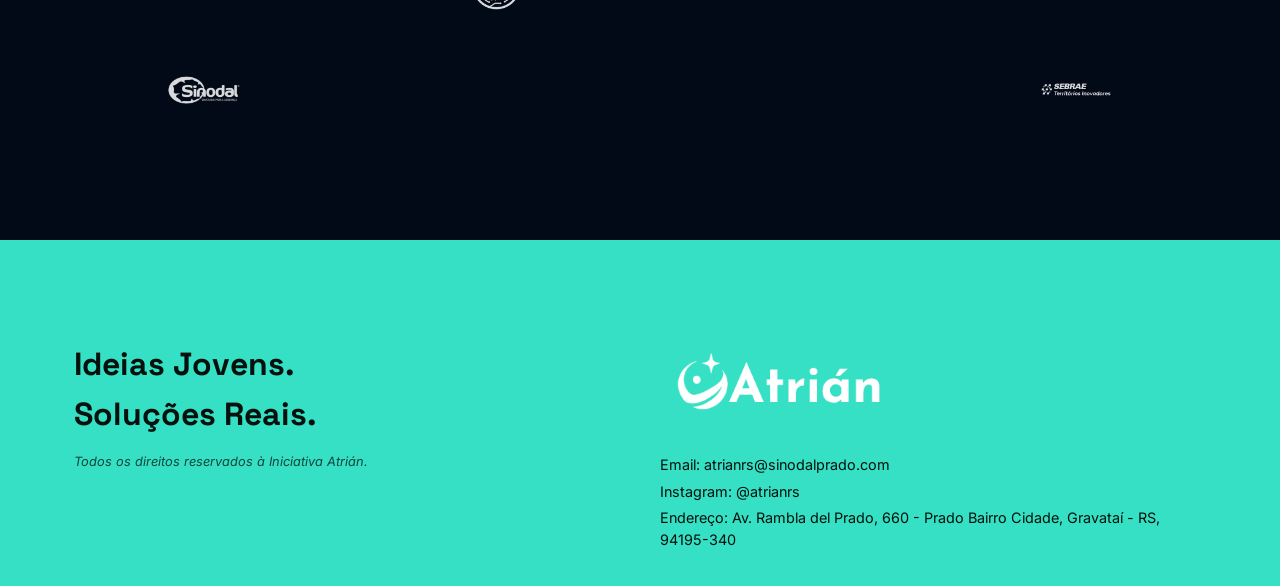
==== commit 8d47edf2: "Update index.html" ====
--- a/index.html
+++ b/index.html
@@ -216,11 +216,11 @@
                     <div>Faixa etária <strong>de 14 a 18 anos</strong></div>
                 </div>
                 <div class="participar-item participar-item--c">
-                    <div class="participar-icone participar-icone--c"><img src="img/icon-datas.png" alt=""></div>
+                    <div class="participar-icone participar-icone--c"><img src="icon-datas.png" alt=""></div>
                     <div>Entre <strong>14 de agosto a 08 de setembro</strong></div>
                 </div>
                 <div class="participar-item participar-item--d">
-                    <div class="participar-icone participar-icone--d"><img src="img/icon-escolas.png" alt=""></div>
+                    <div class="participar-icone participar-icone--d"><img src="icon-escolas.png" alt=""></div>
                     <div>e entre <strong>diferentes turmas e escolas</strong></div>
                 </div>
                 <div class="participar-item participar-item--e">
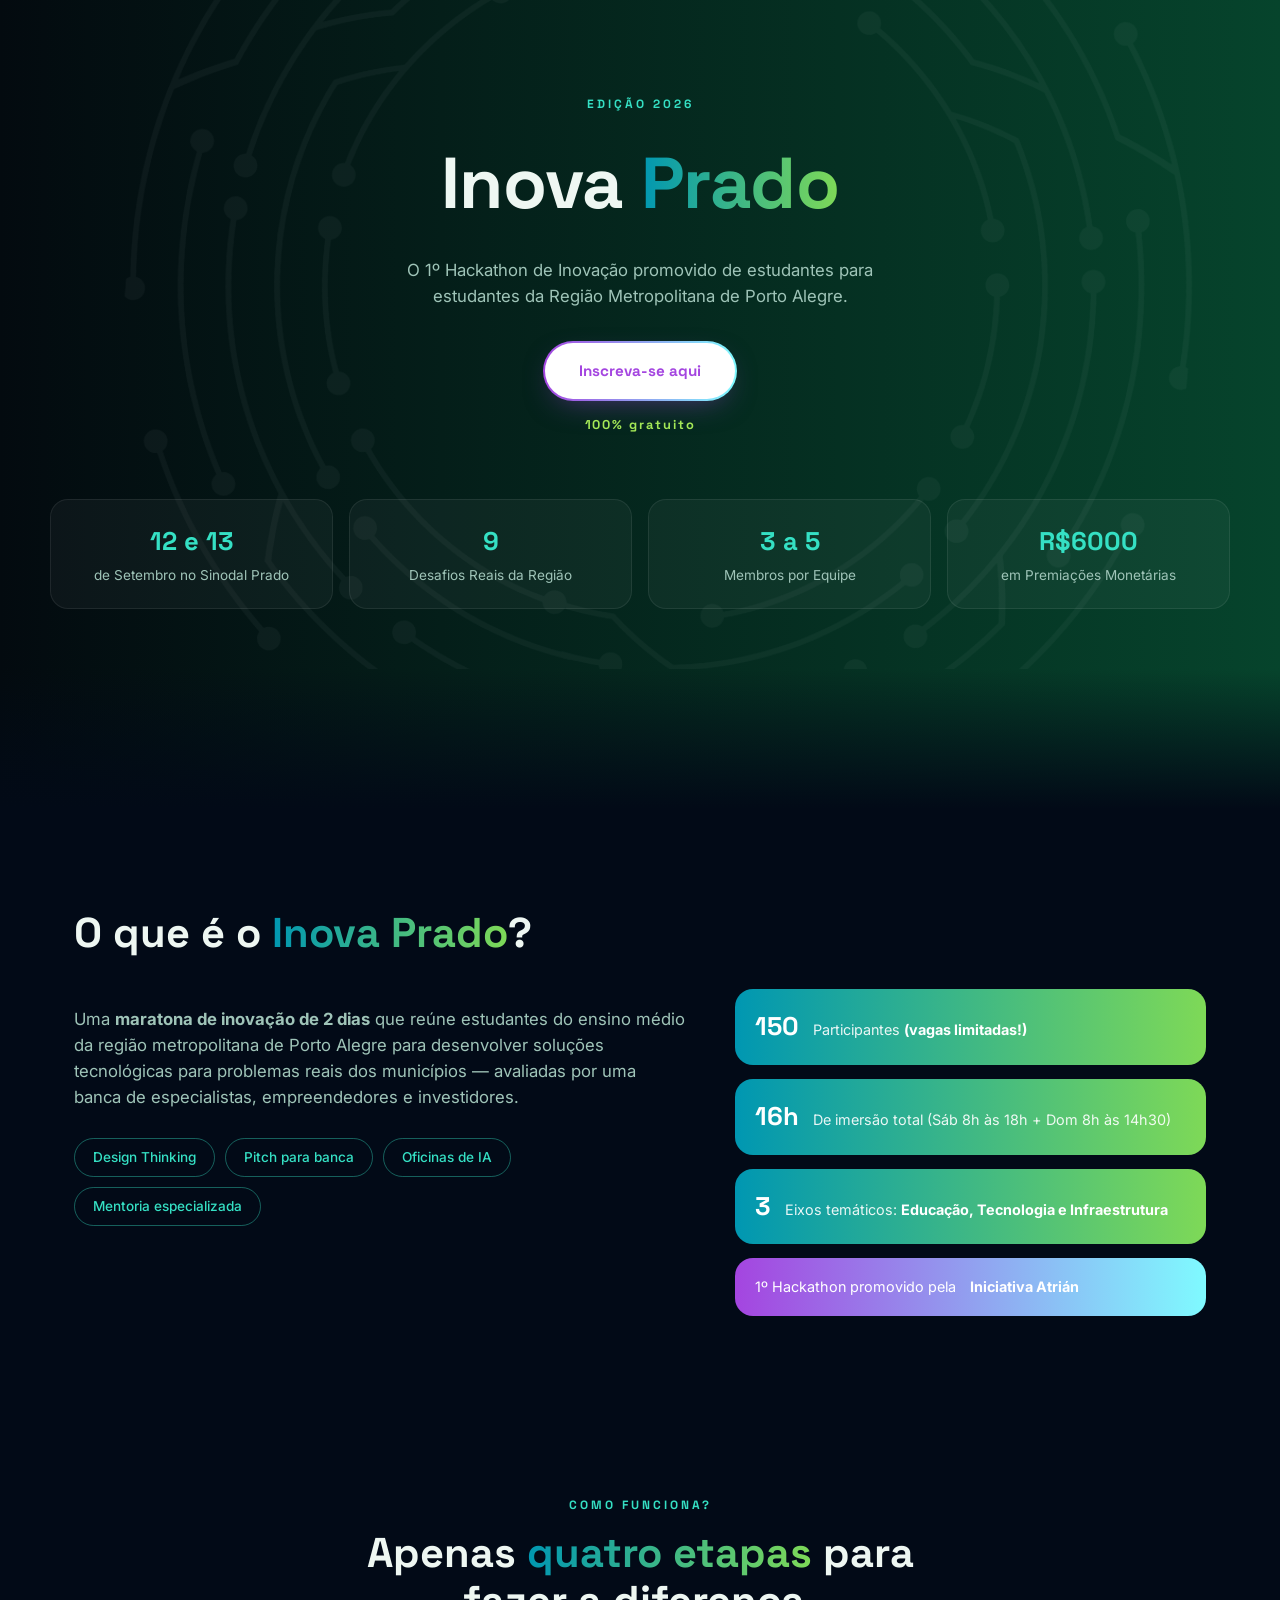
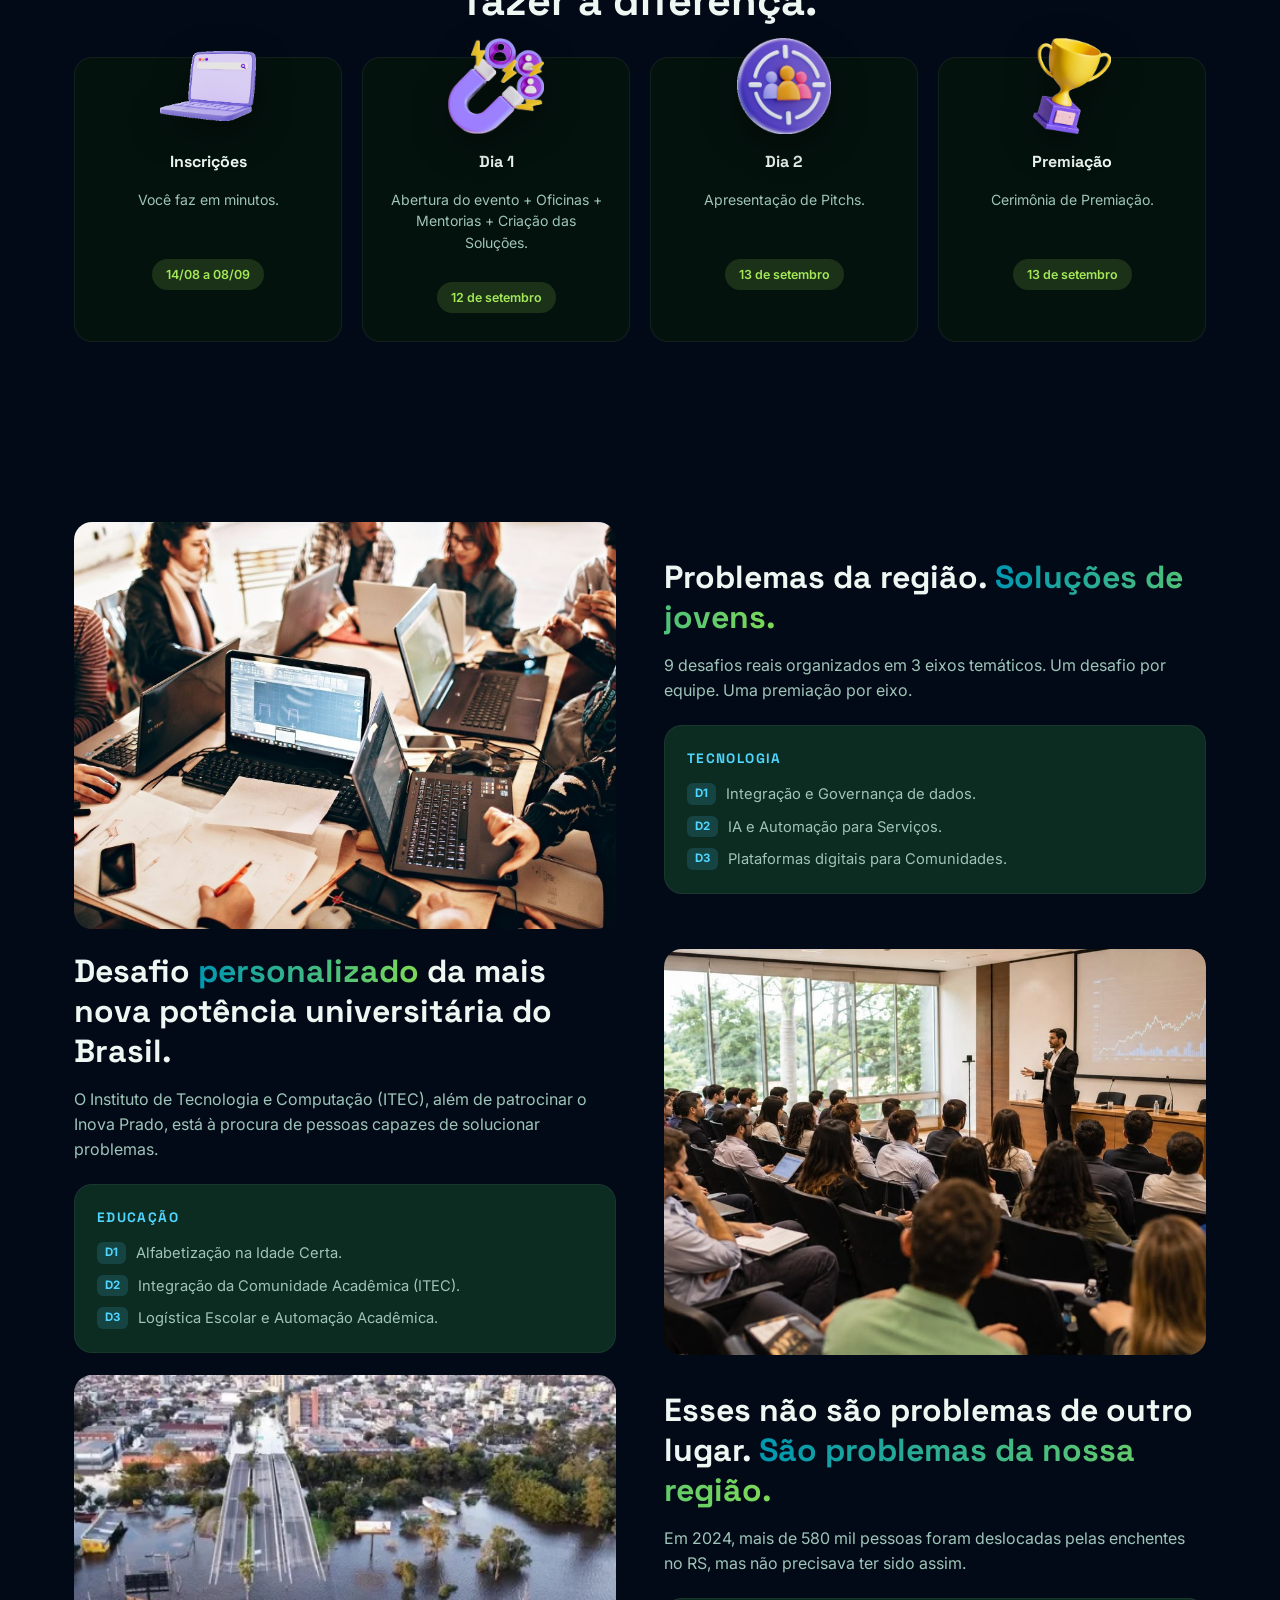
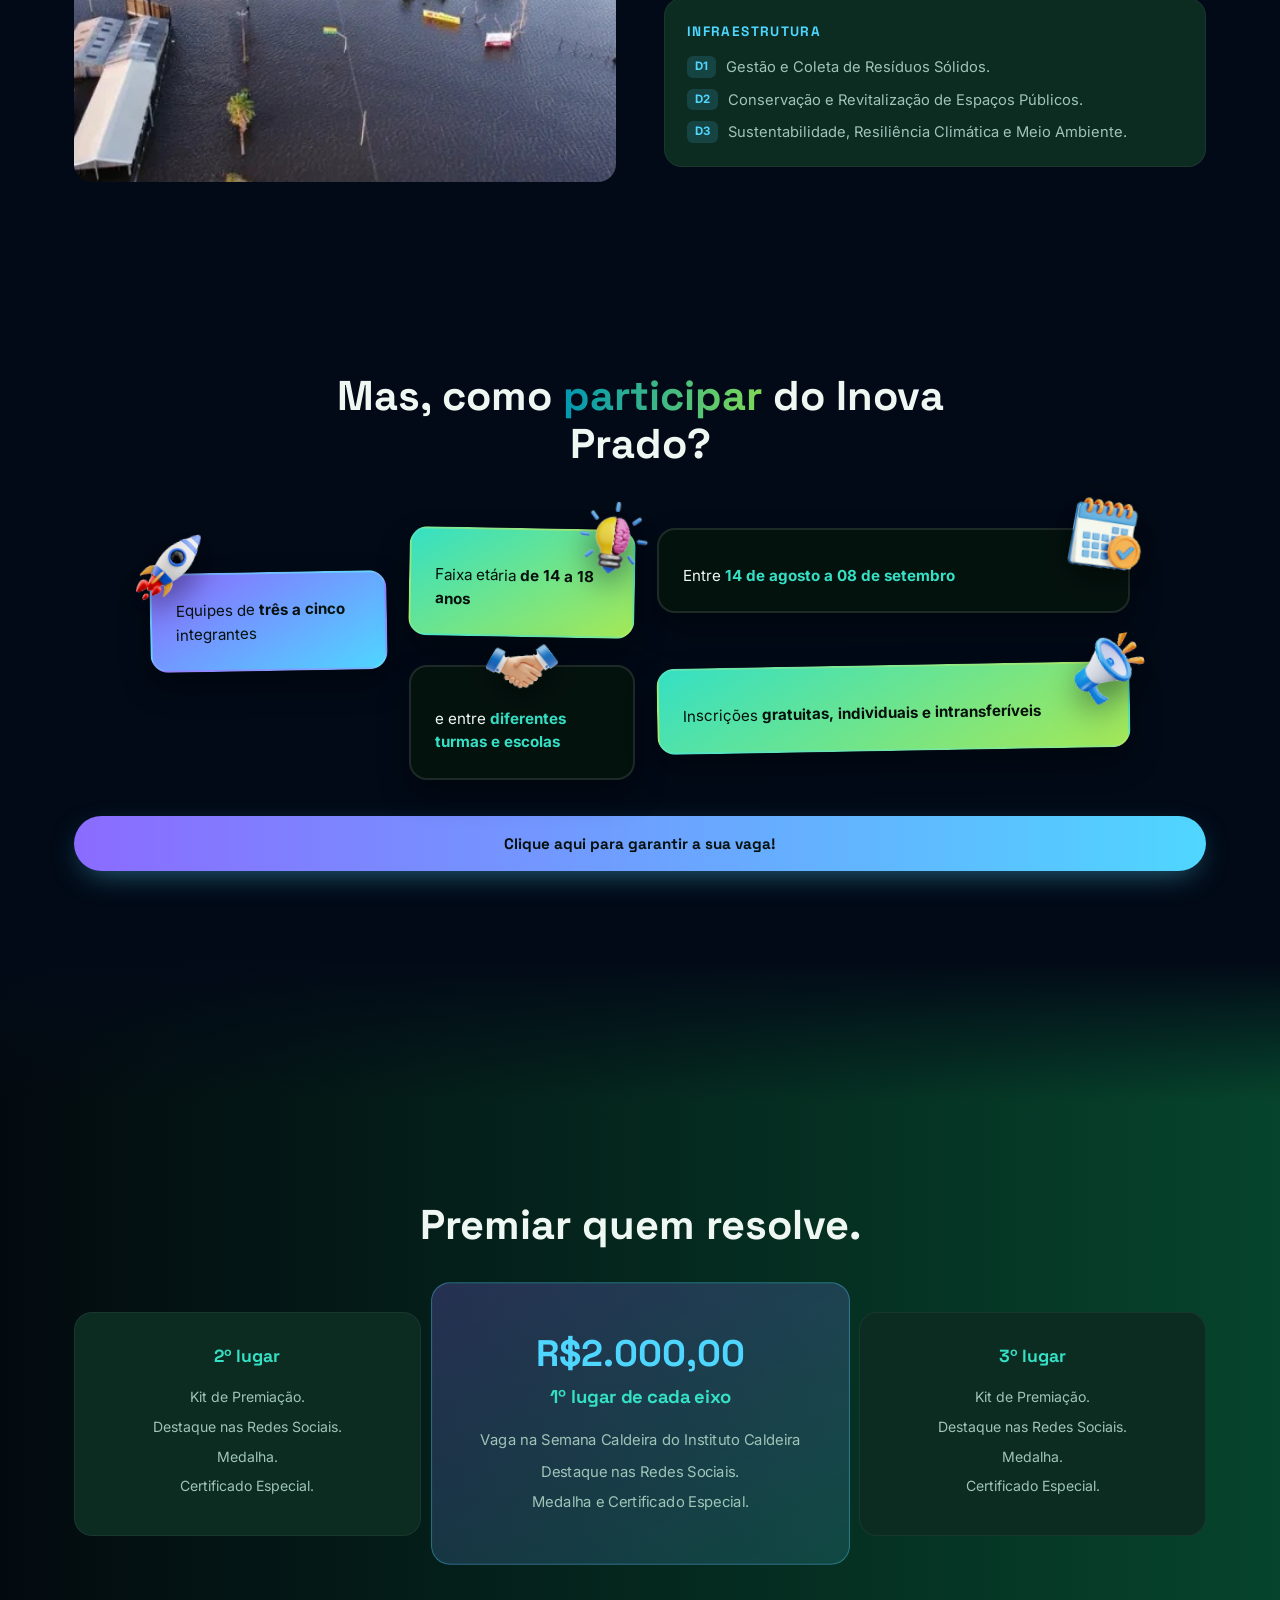
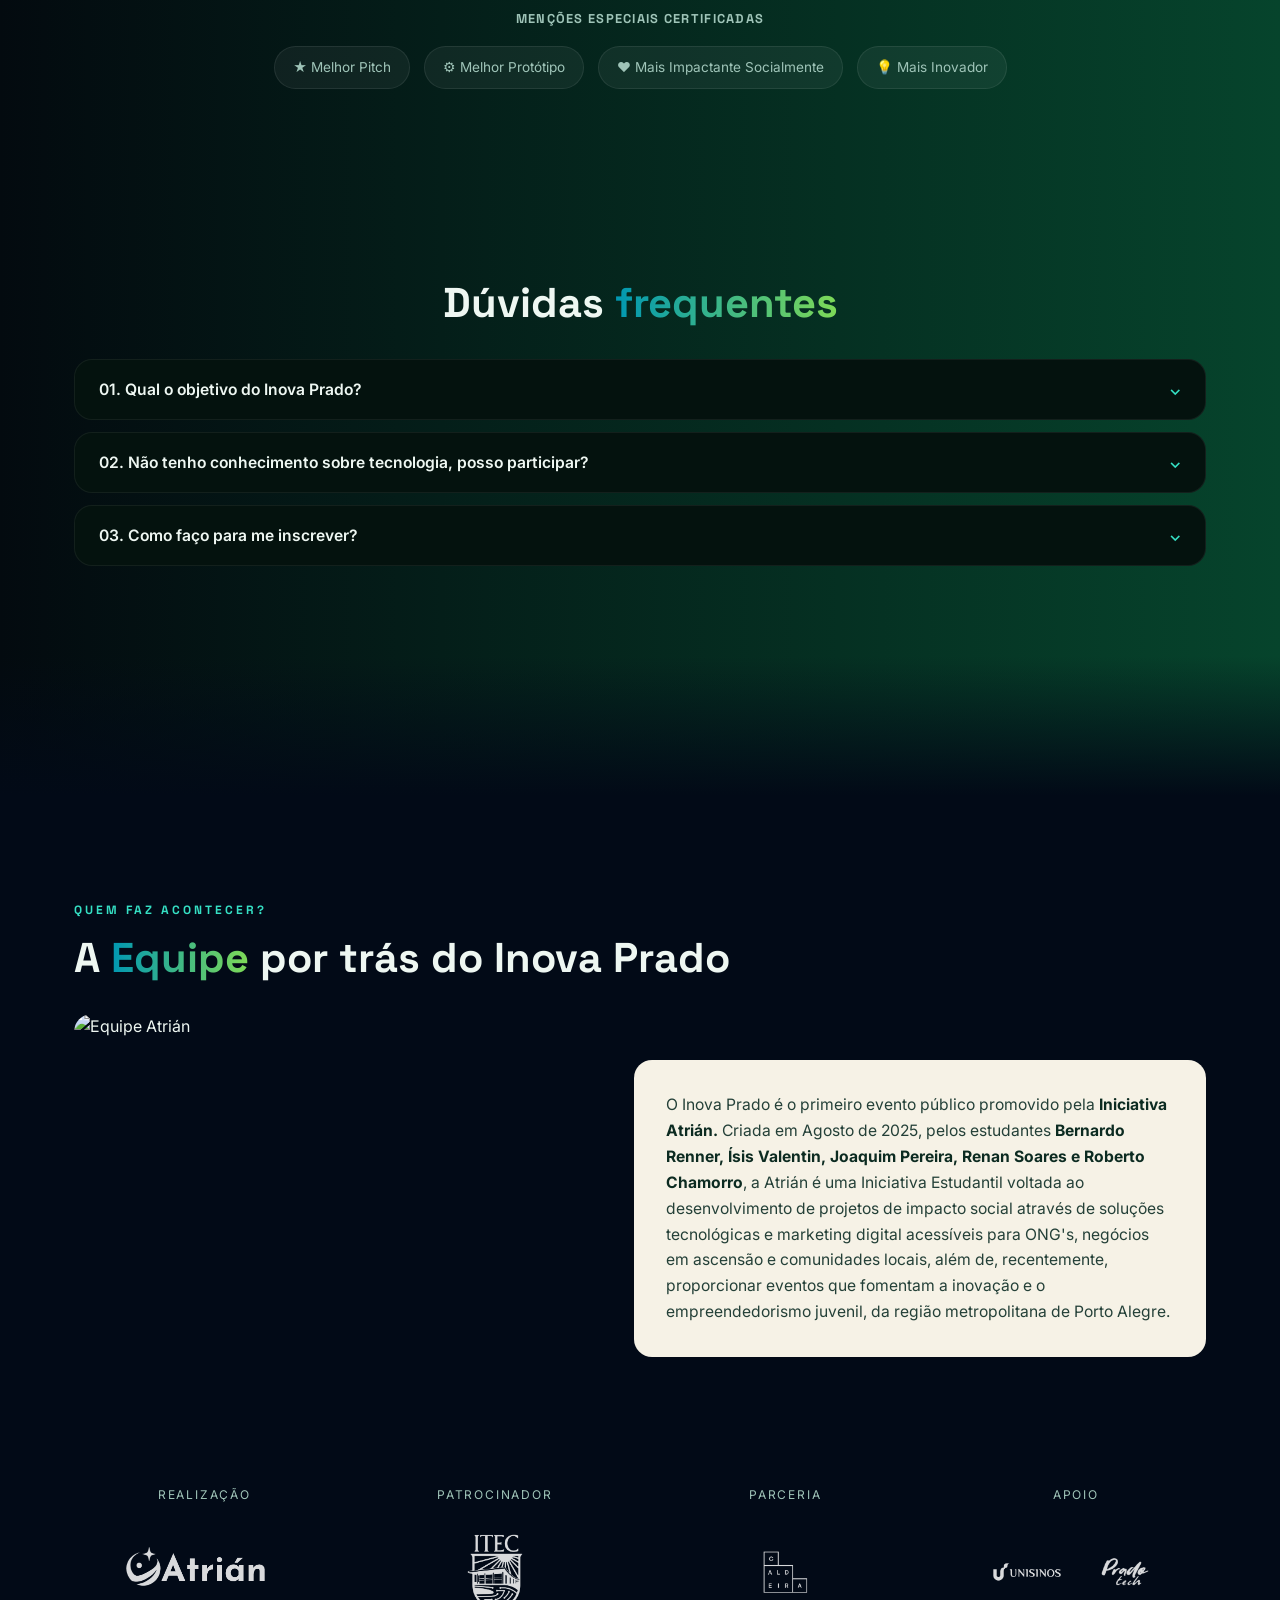
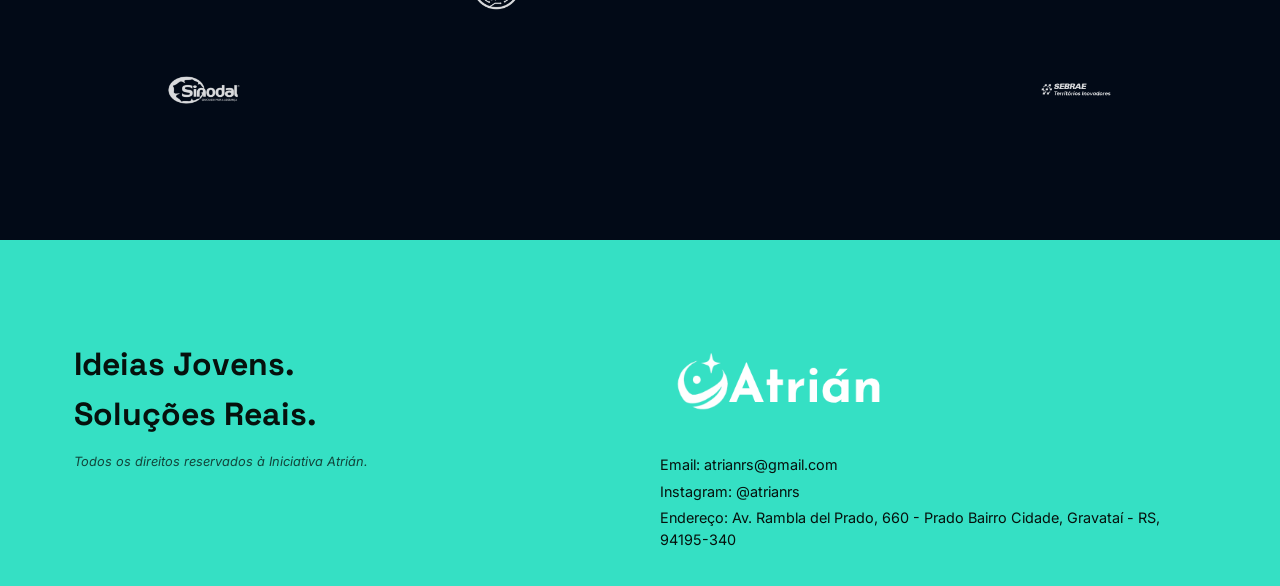
==== commit ec4e3d1b: "Update index.html" ====
--- a/index.html
+++ b/index.html
@@ -407,7 +407,7 @@
             <div class="footer-logo">
                 <img src="atrian.png" alt="Atrián">
             </div>
-            <p>Email: atrianrs@sinodalprado.com</p>
+            <p>Email: atrianrs@gmail.com</p>
             <p>Instagram: @atrianrs</p>
             <p>Endereço: Av. Rambla del Prado, 660 - Prado Bairro Cidade, Gravataí - RS, 94195-340</p>
         </div>
